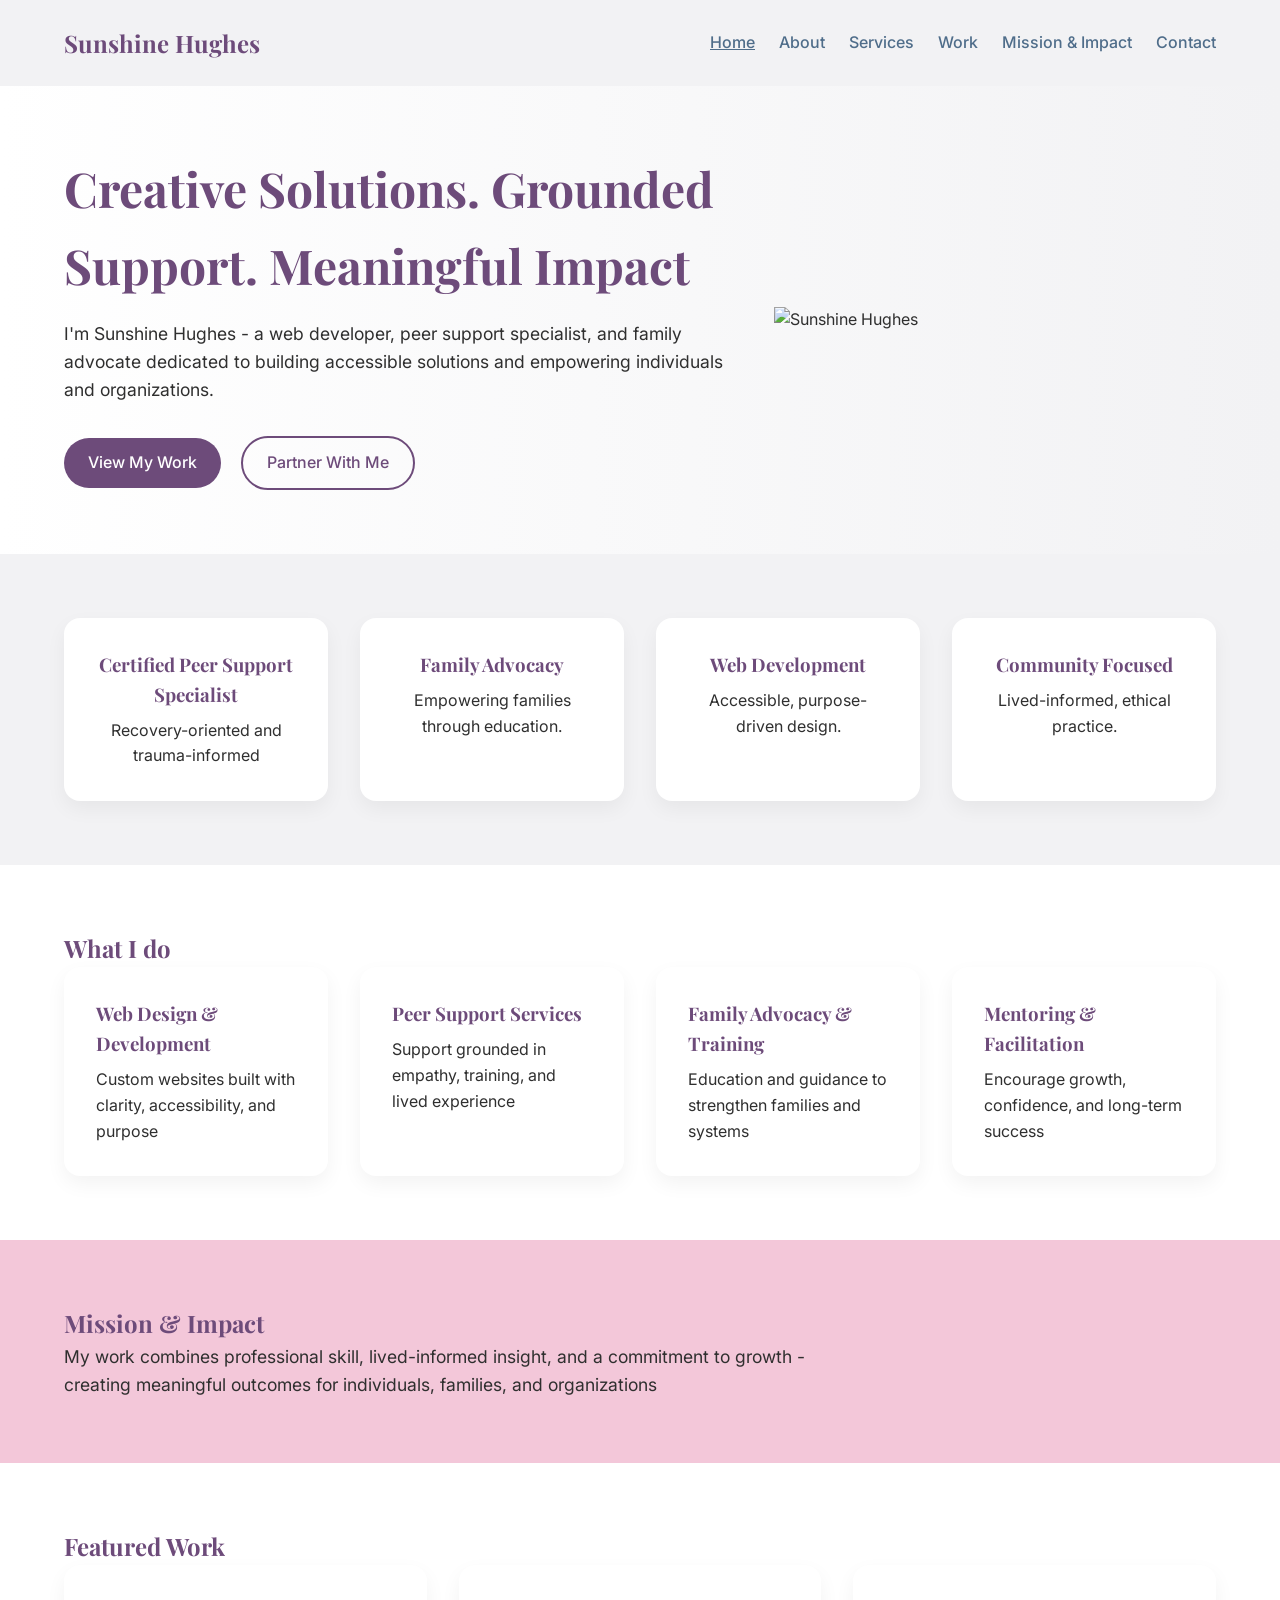
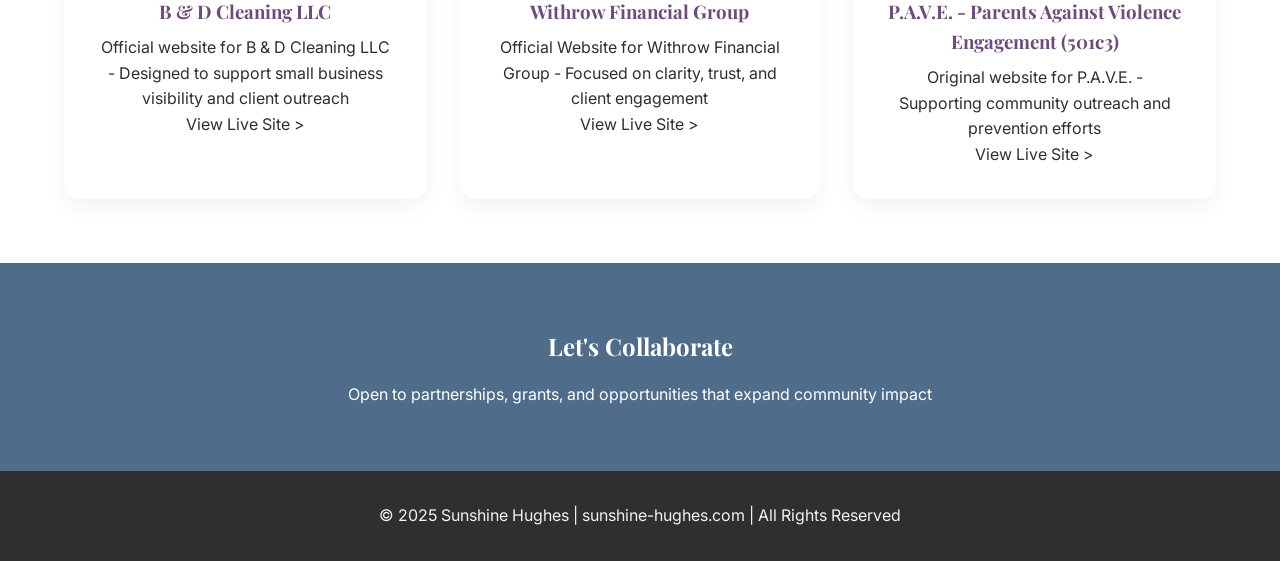
==== index.html @ 00c76714 "Menu changes and images added" ====
<!DOCTYPE html>
<html lang="en">

<head>
	<meta charset="UTF-8">
	<title>Home | Sunshine Hughes</title>
	<meta name="viewport" content="width=device-width, initial-scale=1.0">
	<meta name="description" content="Sunshine Hughes business page">
	<meta name="author" content="Sunshine Hughes">
	<meta name="keywords" content="Sunshine, Hughes, business, portfolio">
	<link rel="stylesheet" href="style.css" media="screen">
	<link rel="icon" type="favicon" href="favicon.ico">
	<link rel="preconnect" href="https://fonts.googleapis.com">
	<link rel="preconnect" href="https://fonts.gstatic.com" crossorigin>
	<link rel="stylesheet" href="https://fonts.googleapis.com/css2?family=Playfair+Display:wght@500;600&family=Inter:wght@300;400;500&display=swap" >
</head>

<body>
	<header>
		<nav class="main-nav">
		<div class="container nav">
			<h2>Sunshine Hughes</h2>
			<ul>
				<li><a href="index.html" class="active">Home</a></li>
				<li><a href="about.html">About</a></li>
				<li><a href="services.html">Services</a></li>
				<li><a href="work.html">Work</a></li>
				<li><a href="mission.html">Mission &amp; Impact</a></li>
				<li><a href="contact.html">Contact</a></li>
			</ul>
		</div>
		</nav>
	</header>

	<section class="hero">
		<div  class="container hero-content">
			<div>
				<h1>Creative Solutions. Grounded Support. Meaningful Impact</h1>
				<p>I'm Sunshine Hughes - a web developer, peer support specialist, and family advocate dedicated to building accessible solutions and empowering individuals and organizations.</p>
				<div class="hero-buttons">
					<a href="#" class="btn-primary">View My Work</a>
					<a href="#" class="btn-secondary">Partner With Me</a>
				</div>
			</div>
			<div>
				<img src="https://via.placeholder.com/400x450" alt="Sunshine Hughes">
			</div>
		</div>
	</section>


	<section class="credibility">
		<div class="container card-grid">
			<div class="card"><h3>Certified Peer Support Specialist</h3><p>Recovery-oriented and trauma-informed</p></div>
			<div class="card"><h3>Family Advocacy</h3><p>Empowering families through education.</p></div>
			<div class="card"><h3>Web Development</h3><p>Accessible, purpose-driven design.</p></div>
			<div class="card"><h3>Community Focused</h3><p>Lived-informed, ethical practice.</p></div>
		</div>
	</section>

		<section class="services">
			<div class="container">
				<h2>What I do</h2>
				<div class="card-grid">
					<div class="card"><h3>Web Design &amp; Development</h3><p>Custom websites built with clarity, accessibility, and purpose</p></div>
					<div class="card"><h3>Peer Support Services</h3><p>Support grounded in empathy, training, and lived experience</p></div>
					<div class="card"><h3>Family Advocacy &amp; Training</h3><p>Education and guidance to strengthen families and systems</p></div>
					<div class="card"><h3>Mentoring &amp; Facilitation</h3><p>Encourage growth, confidence, and long-term success</p></div>
				</div>
			</div>
		</section>

		<section class="mission-preview">
			<div class="container">
				<h2>Mission &amp; Impact</h2>
				<p>My work combines professional skill, lived-informed insight, and a commitment to growth - creating meaningful outcomes for individuals, families, and organizations</p>
			</div>
		</section>

		<section>
			<div class="container">
				<h2>Featured Work</h2>
				<div class="portfolio-grid">
					<div class="card">
						<h3>B &amp; D Cleaning LLC</h3>
						<p>Official website for B &amp; D Cleaning LLC - Designed to support small business visibility and client outreach</p>
						<a href="https://bdcleaningllc502.com" target="_blank">View Live Site &gt;</a>
					</div>
					<div class="card">
						<h3>Withrow Financial Group</h3>
						<p>Official Website for Withrow Financial Group - Focused on clarity, trust, and client engagement</p>
						<a href="https://withrowfinancialgroup.info" target="_blank">View Live Site &gt;</a>
					</div>
					<div class="card">
						<h3>P.A.V.E. - Parents Against Violence Engagement (501c3)</h3>
						<p>Original website for P.A.V.E. - Supporting community outreach and prevention efforts</p>
						<a href="https://pave502.netlify.app" target="_blank">View Live Site &gt;</a>
					</div>
				</div>
			</div>
		</section>

		<section class="collaboration">
			<div class="container">
				<h2>Let's Collaborate</h2>
				<p>Open to partnerships, grants, and opportunities that expand community impact</p>
			</div>
		</section>

		<footer>
			<p>&copy; 2025 Sunshine Hughes | sunshine-hughes.com | All Rights Reserved</p>
		</footer>


<!--
		<aside>
		<h2>Completed Projects</h2>

		<p><a href="https://www.tearsofthesoul.com">Tears of the Soul</a><br>
			A Compilation of Poetry &amp; Short Essays written by Sunshine Hughes and other Artists
		</p>

		<p><a href="https://seasonsofthesun.sunshine-hughes.com">Seasons of the Sun</a><br>
			A personal page of my life. Dedicated to my family: my boys, my babies, my hearts
		</p>

		<p><a href="https://withrowfinancialgroup.info">Withrow Financial Group</a><br>
			Official business page of the Withrow Financial Group LLC - Insurance Company
		</p>

		<p><a href="https://bdcleaningllc502.com">B &amp; D Cleaning LLC</a><br>
			Official business page of B&amp;D Cleaning LLC - Professional Corporate &amp; Residential Cleaning Company
		</p>

		<p><a href="https://pave502.netlify.app">P.A.V.E.</a><br>
			Original business page of P.A.V.E. - Parents Against Violence Engagement (501c3) - A local Non-Profit organization dedicated to empowering parents &amp; families of inner city children
		</p>
	</aside>

<div class="main-content">
	<section class="about">
			<h2 id="about">About</h2>
			<p>Welcome. </p>
	</section>

	<section class="services-section">
			<h2 id="services">Services</h2>

			<div class="flip-card">
				<div class="flip-card-inner">
					<div class="flip-card-front">
						<img src="img_avatar.png" alt="Avatar" style="width: 300px; height: 300px;">
					</div>
					<div class="flip-card-back">
						<h3>Peer Support Services</h3>
						<p>I am a Kentucky state Certified Substance abuse &amp; Mental health Peer Support Specialist.
							I provide services to individuals and groups seeking recovery based support services.</p>
					</div>
				</div>
			</div>


					<div class="flip-card">
						<div class="flip-card-inner">
							<div class="flip-card-front">
								<img src="img_avatar.png" alt="Avatar" style="width: 300px; height: 300px;">
							</div>
						<div class="flip-card-back">
						<h3>Web Development</h3>
						<p>I am a Certified Front-end Web Developer. I have designed 5 individual websites.</p>
					</div>
				</div>
			</div>


						<div class="flip-card">
							<div class="flip-card-inner">
								<div class="flip-card-front">
									<img src="img_avatar.png" alt="Avatar" style="width: 300px; height: 300px;">
							</div>
						<div class="flip-card-back">
						<h3>Mentoring</h3>
						<p>I am an experienced mentor with over 20 years of serving individuals and groups in the local
							Louisville, KY area. I have worked with businesses and privately owned companies that
							specialize in promoting self-sufficiency, continuing education, and increasing personal
							growth.</p>
					</div>
				</div>
			</div>

				<div class="column">
					<div class="card">
						<div class="flip-card">
							<div class="flip-card-inner">
								<div class="flip-card-front">
									<img src="img_avatar.png" alt="Avatar" style="width: 300px; height: 300px;">
								</div>
							<div class="flip-card-back">
						<h3>Family Advocacy</h3>
						<p>I have 25+ years of providing supportive advocacy services to parent(s) in the Louisville KY
							area. My services include attending court appointments, assistance with navigating and
							communicating with health &amp; human services organizations, personal parental mediation,
							and support in mental/ emotional crisis'.</p>
						</div>
					</div>
				</div>
			</div>
		</div>
		</section>
	</div>
</div>

	<footer class="contact-footer">
			<h2 id="contact">Contact</h2>
			<p>If you want more information on how I can serve you, please contact me via the following methods:</p>
			<p>Email: <a href="mailto:">sunshinehughes2011@gmail.com</a><br> or click the button to complete the contact form<button type="text" id="button"><a href="contact.html">Contact</a></button>.</p>
		<p>sunshine-hughes.com</p>
	</footer>
-->

</body>
</html>
---- style.css ----
/* =================
CSS RESET & VARIABLES
================= */

*, *::before, *::after {
	box-sizing: border-box;
	margin: 0;
	padding: 0;
}

:root {
	--blush-pink: #f3c7d9;
	--soft-plum: #6d4b7a;
	--slate-blue: #4f6d8a;
	--soft-silver: #f2f2f4;
	--charcoal: #2f2f2f;
	--white: #ffffff;
	--pink: #f4c2d7;
	--purple: #7b5fa3;
	--blue: #4a6fa5;
	--silver: #e6e6e6;
	--charcoal: #2f2f2f;
	--cream: #faf7f3;
	--deep-plum: #5a3c6e;
	--soft-cream: #f7f7f7;
}

body {
	font-family: 'Inter', sans-serif;
	color: var(--charcoal);
	background-color: var(--white);
	line-height: 1.6;
}

h1, h2, h3 {
	font-family: 'Playfair Display', serif;
	color: var(--soft-plum);
}

a {
	text-decoration: none;
	color: inherit;
}

img {
	max-width: 100%;
	display: block;
}

/* ================
GLOBAL LAYOUT
================ */

.container {
	width: 90%;
	max-width: 1200px;
	margin: 0 auto;
}

section {
	padding:  4rem 0;
}


/* ====================
HEADER / NAVIGATION 
==================== */

header {
	background: var(--soft-silver);
	padding: 1.5rem 0;
}

/* =====================
MAIN NAVIGATION 
=================== */

.main-nav .nav {
	display: flex;
	justify-content: space-between;
	align-items: center;
}

.main-nav .nav ul {
	display: flex;
	gap: 1.5rem;
	list-style: none;
}

.main-nav .nav a {
	font-weight: 500;
	color: var(--slate-blue);
	text-decoration: none;
}

.main-nav .nav a:hover {
	text-decoration: underline;
}

.main-nav .nav a.active {
	text-decoration: underline;
}

/* =====================
HERO SECTION
===================== */
.hero {
	background: linear-gradient(to right, var(--white), var(--soft-silver));
}

.hero-content {
	display: grid;
	grid-template-columns: 1.2fr 0.8fr;
	gap: 3rem;
	align-items: center;
}

.hero h1 {
	font-size: 3rem;
	margin-bottom: 1rem;
}

.hero p {
	font-size: 1.1rem;
	margin-bottom: 2rem;
}

.hero-buttons a {
	display: inline-block;
	margin-right: 1rem;
	padding: 0.75rem 1.5rem;
	border-radius: 30px;
	font-weight: 500;
}

.btn-primary {
	background: var(--soft-plum);
	color: var(--white);
}

.btn-secondary {
	border: 2px solid var(--soft-plum);
	color: var(--soft-plum);
}

/* ===================
CREDIBILITY SNAPSHOT
================== */

.credibility {
	background: var(--soft-silver);
}

.card-grid {
	display: grid;
	grid-template-columns: repeat(auto-fit, minmax(220px, 1fr));
	gap: 2rem;
}

.card {
	background: var(--white);
	padding:  2rem;
	border-radius: 16px;
	text-align: center;
	box-shadow: 0 8px 20px rgba(0, 0, 0,0.05);
}

.card h3 {
	margin-bottom: 0.5rem;
}

/* ================
SERVICES OVERVIEW
================== */
.services .card {
	text-align: left;
}

/* ===================
MISSION PREVIEW 
=================== */

.mission-preview {
	background: var(--blush-pink);
}

.mission-preview p {
	max-width: 800px;
	font-size: 1.1rem;
}

/* =================
PORTFOLIO PREVIEW 
=================== */

.portfolio-grid {
	display: grid;
	grid-template-columns: repeat(auto-fit, minmax(280px, 1fr));
	gap: 2rem;
}

/* ================
COLLABORATION INVITE 
=================== */
.collaboration {
	background: var(--slate-blue);
	color: var(--white);
	text-align: center;
}
.collaboration h2 {
	color: var(--white);
	margin-bottom: 1rem;
}

/* ================
FOOTER
================== */


footer {
	background: var(--charcoal);
	color: var(--soft-silver);
	padding: 2rem 0;
	text-align: center;
}


/* =========================
   ABOUT PAGE STYLES
========================= */

.about-page .page-intro {
	padding: 4rem 1rem 2.5rem;
	text-align: center;
}

.about-page .page-intro h1 {
	font-size: 2.5rem;
	margin-bottom: 1rem;
}

.about-page .page-intro p {
	max-width: 800px;
	margin: 0 auto;
	font-size: 1.1rem;
	color: var(--charcoal);
}


/* MAIN CONTENT */

.about-page .about-content {
	padding: 3rem 1rem;
}

.about-page .about-content .container {
	max-width: 900px;
}

.about-page .about-text {
	margin-bottom: 3rem;
}

.about-page .about-text h2 {
	font-size: 1.6rem;
	margin-bottom: 0.8rem;
	color: var(--deep-plum);
}

.about-page .about-text p {
	font-size: 1rem;
	line-height: 1.7;
	margin-bottom: 1rem;
}


/* VALUES SECTION */

.about-page .about-values {
	background: var(--soft-cream);
	padding: 3.5rem 1rem;
	margin-top: 2rem;
}

.about-page .about-values .container {
	display: grid;
	grid-template-columns: repeat(auto-fit, minmax(240px, 1fr));
	gap: 2rem;
}

.about-page .value-card {
	background: #ffffff;
	padding: 2rem;
	border-radius: 16px;
	box-shadow: 0 8px 24px rgba(0, 0, 0, 0.05);
	text-align: center;
}

.about-page .value-card h3 {
	color: var(--slate-blue);
	margin-bottom: 0.5rem;
	font-size: 1.1rem;
}

.about-page .value-card p {
	font-size: 0.9rem;
	line-height: 1.5;
}


/* =========================
   ABOUT PAGE MEDIA
========================= */

.about-page .about-media {
	margin: 3rem 0;
	display: flex;
	justify-content: center;
}

.about-page .about-media.portrait img {
	max-width: 320px;
	height: auto;
	object-fit: contain;
	box-shadow: none;
}

.about-page .image-placeholder {
	width: 100%;
	max-width: 420px;
	background: linear-gradient(
		135deg,
		var(--soft-pink),
		var(--soft-cream)
	);
	border-radius: 20px;
	padding: 4rem 1rem;
	text-align: center;
	font-size: 0.9rem;
	color: var(--charcoal);
	opacity: 0.85;
}

/* Size Variations */

.about-page .portrait .image-placeholder {
	aspect-ratio: 4 / 5;
}

.about-page .landscape .image-placeholder {
	max-width: 680px;
	aspect-ratio: 16 / 9;
}

.about-page .square .image-placeholder {
	max-width: 360px;
	aspect-ratio: 1 / 1;
}


/* Split Layout (Text + Image) */

.about-page .about-split {
	display: grid;
	grid-template-columns: repeat(auto-fit, minmax(300px, 1fr));
	gap: 2.5rem;
	align-items: center;
	margin: 3rem 0;
}

.about-page .about-media img {
	width: 100%;
	height: 100%;
	object-fit: cover;
	border-radius: 20px;
	box-shadow: 0 12px 30px rgba(0, 0, 0, 0.08);
}

/* ==================
WORK PAGE STYLES
================== */

.work-page body {
font-family: 'Inter', sans-serif;
background-color: var(--cream);
color: var(--charcoal);
line-height: 1.7;
}


.work-page header {
padding: 4rem 1.5rem 2rem;
text-align: center;
}


.work-page header h1 {
font-family: 'Playfair Display', serif;
font-size: 2.6rem;
margin-bottom: 1rem;
}


.work-page header p {
max-width: 720px;
margin: 0 auto;
font-size: 1.1rem;
opacity: 0.85;
}


.work-page section {
padding: 4rem 1.5rem;
}


.work-page.container {
max-width: 1100px;
margin: 0 auto;
}


.work-page h2 {
font-family: 'Playfair Display', serif;
font-size: 2rem;
margin-bottom: 2rem;
}


.work-grid {
display: grid;
grid-template-columns: repeat(auto-fit, minmax(280px, 1fr));
gap: 2rem;
}


.work-card {
background: white;
border-radius: 14px;
padding: 2rem;
box-shadow: 0 10px 30px rgba(0,0,0,0.06);
display: flex;
flex-direction: column;
justify-content: space-between;
}


.work-card h3 {
font-family: 'Playfair Display', serif;
margin-bottom: 0.75rem;
}


.work-card p {
font-size: 0.95rem;
margin-bottom: 1.5rem;
opacity: 0.9;
}


.work-card a {
text-decoration: none;
font-weight: 500;
color: var(--purple);
align-self: flex-start;
}


.work-card a:hover {
text-decoration: underline;
}


.personal-note {
margin-top: 4rem;
background: linear-gradient(135deg, var(--pink), var(--silver));
padding: 3rem;
border-radius: 16px;
}


.personal-note h3 {
font-family: 'Playfair Display', serif;
margin-bottom: 1rem;
}


.personal-note p {
max-width: 700px;
opacity: 0.9;
}


.work-page footer {
padding: 3rem 1.5rem;
text-align: center;
font-size: 0.9rem;
opacity: 0.7;
}


/* =========================
   SERVICES PAGE STYLES
========================= */

.services-page .page-intro {
	padding: 4rem 1rem 2.5rem;
	text-align: center;
}

.services-page .page-intro h1 {
	font-size: 2.5rem;
	margin-bottom: 1rem;
}

.services-page .page-intro p {
	max-width: 800px;
	margin: 0 auto;
	font-size: 1.1rem;
	color: var(--charcoal);
}


/* SERVICES LIST */

.services-page .services-list {
	padding: 3rem 1rem 4rem;
}

.services-page .services-list .container {
	display: grid;
	grid-template-columns: repeat(auto-fit, minmax(280px, 1fr));
	gap: 2rem;
}


/* SERVICE CARD */

.services-page .service-card {
	background: var(--soft-cream);
	padding: 2rem;
	border-radius: 16px;
	box-shadow: 0 10px 30px rgba(0, 0, 0, 0.06);
	transition: transform 0.3s ease, box-shadow 0.3s ease;
}

.services-page .service-card:hover {
	transform: translateY(-6px);
	box-shadow: 0 18px 40px rgba(0, 0, 0, 0.1);
}

.services-page .service-card h2 {
	font-size: 1.4rem;
	margin-bottom: 0.3rem;
	color: var(--deep-plum);
}

.services-page .service-subtitle {
	font-size: 0.9rem;
	font-weight: 600;
	color: var(--slate-blue);
	margin-bottom: 1rem;
}

.services-page .service-card p {
	font-size: 0.95rem;
	line-height: 1.6;
	margin-bottom: 1rem;
}

.services-page .service-card ul {
	padding-left: 1.2rem;
}

.services-page .service-card li {
	margin-bottom: 0.5rem;
	font-size: 0.9rem;
}



/* Responsive columns */
@media screen and (max-width: 768px) {
	.main-nav .nav {
		flex-direction: column;
		align-items: center;
		gap: 1rem;
	}

	.main-nav .nav ul {
		flex-wrap:  wrap;
		justify-content: center;
		gap: 1rem;
	}

	.main-nav .nav h2 {
		font-size: 1.3rem
	}


	.hero-content {
    	grid-template-columns: 1fr;
		text-align: center;
  	}

	.about-page .page-intro h1 {
		font-size: 2rem;
	}

	.about-page .about-text h2 {
		font-size: 1.4rem;
	}

	.about-page .about-content .container {
		padding: 0 0.5rem;
	}

	.services-page .page-intro h1 {
		font-size: 2rem;
	}

	.services-page .service-card {
		padding: 1.6rem;
	}
}
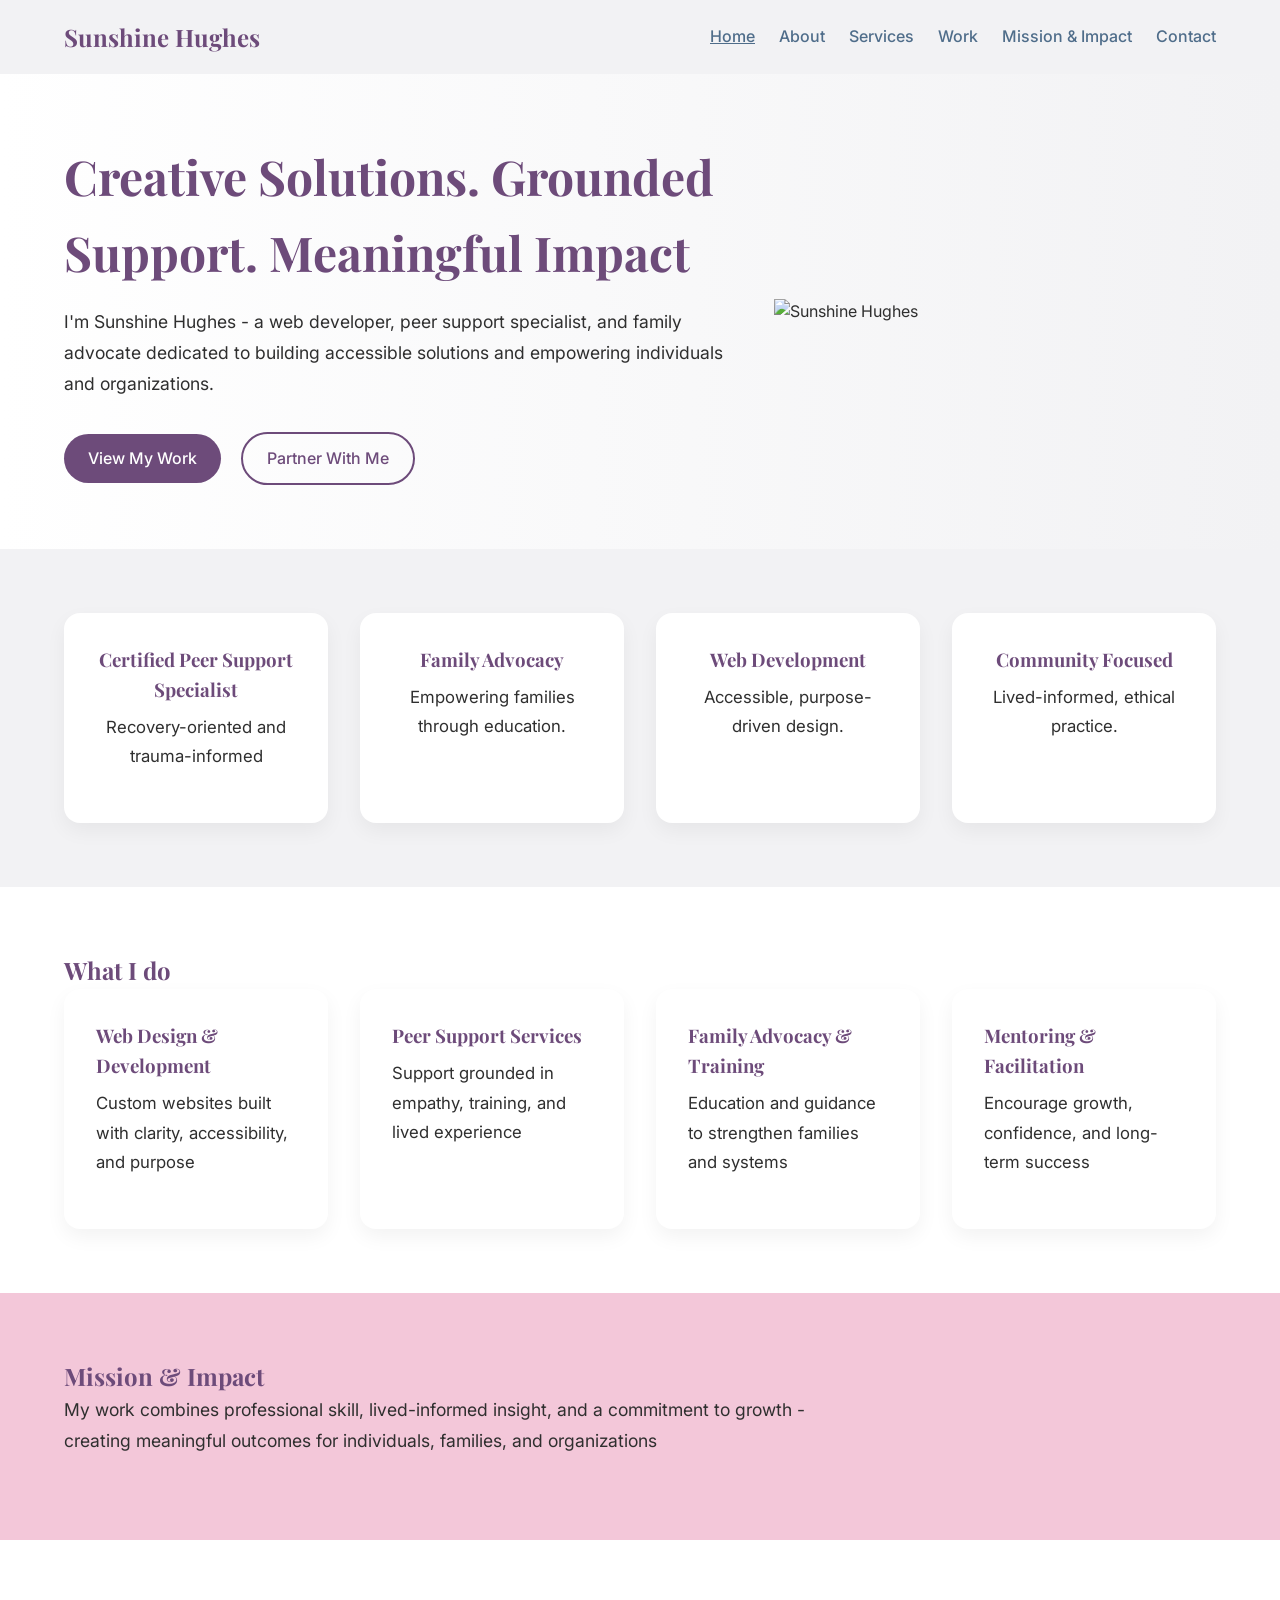
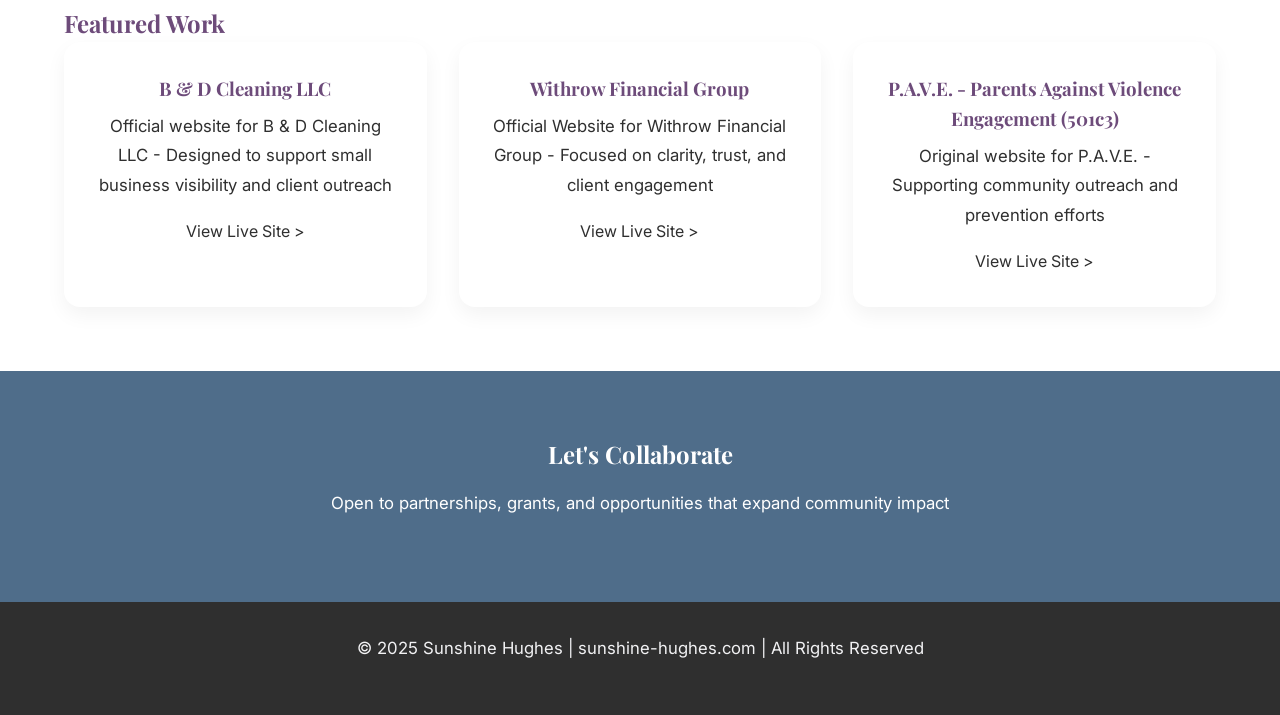
==== commit d0560c8e: "revising site flow, contact form, and images" ====
--- a/index.html
+++ b/index.html
@@ -16,8 +16,7 @@
 </head>
 
 <body>
-	<header>
-		<nav class="main-nav">
+	<header class="main-nav">
 		<div class="container nav">
 			<h2>Sunshine Hughes</h2>
 			<ul>
@@ -29,7 +28,6 @@
 				<li><a href="contact.html">Contact</a></li>
 			</ul>
 		</div>
-		</nav>
 	</header>
 
 	<section class="hero">
@@ -111,112 +109,5 @@
 			<p>&copy; 2025 Sunshine Hughes | sunshine-hughes.com | All Rights Reserved</p>
 		</footer>
 
-
-<!--
-		<aside>
-		<h2>Completed Projects</h2>
-
-		<p><a href="https://www.tearsofthesoul.com">Tears of the Soul</a><br>
-			A Compilation of Poetry &amp; Short Essays written by Sunshine Hughes and other Artists
-		</p>
-
-		<p><a href="https://seasonsofthesun.sunshine-hughes.com">Seasons of the Sun</a><br>
-			A personal page of my life. Dedicated to my family: my boys, my babies, my hearts
-		</p>
-
-		<p><a href="https://withrowfinancialgroup.info">Withrow Financial Group</a><br>
-			Official business page of the Withrow Financial Group LLC - Insurance Company
-		</p>
-
-		<p><a href="https://bdcleaningllc502.com">B &amp; D Cleaning LLC</a><br>
-			Official business page of B&amp;D Cleaning LLC - Professional Corporate &amp; Residential Cleaning Company
-		</p>
-
-		<p><a href="https://pave502.netlify.app">P.A.V.E.</a><br>
-			Original business page of P.A.V.E. - Parents Against Violence Engagement (501c3) - A local Non-Profit organization dedicated to empowering parents &amp; families of inner city children
-		</p>
-	</aside>
-
-<div class="main-content">
-	<section class="about">
-			<h2 id="about">About</h2>
-			<p>Welcome. </p>
-	</section>
-
-	<section class="services-section">
-			<h2 id="services">Services</h2>
-
-			<div class="flip-card">
-				<div class="flip-card-inner">
-					<div class="flip-card-front">
-						<img src="img_avatar.png" alt="Avatar" style="width: 300px; height: 300px;">
-					</div>
-					<div class="flip-card-back">
-						<h3>Peer Support Services</h3>
-						<p>I am a Kentucky state Certified Substance abuse &amp; Mental health Peer Support Specialist.
-							I provide services to individuals and groups seeking recovery based support services.</p>
-					</div>
-				</div>
-			</div>
-
-
-					<div class="flip-card">
-						<div class="flip-card-inner">
-							<div class="flip-card-front">
-								<img src="img_avatar.png" alt="Avatar" style="width: 300px; height: 300px;">
-							</div>
-						<div class="flip-card-back">
-						<h3>Web Development</h3>
-						<p>I am a Certified Front-end Web Developer. I have designed 5 individual websites.</p>
-					</div>
-				</div>
-			</div>
-
-
-						<div class="flip-card">
-							<div class="flip-card-inner">
-								<div class="flip-card-front">
-									<img src="img_avatar.png" alt="Avatar" style="width: 300px; height: 300px;">
-							</div>
-						<div class="flip-card-back">
-						<h3>Mentoring</h3>
-						<p>I am an experienced mentor with over 20 years of serving individuals and groups in the local
-							Louisville, KY area. I have worked with businesses and privately owned companies that
-							specialize in promoting self-sufficiency, continuing education, and increasing personal
-							growth.</p>
-					</div>
-				</div>
-			</div>
-
-				<div class="column">
-					<div class="card">
-						<div class="flip-card">
-							<div class="flip-card-inner">
-								<div class="flip-card-front">
-									<img src="img_avatar.png" alt="Avatar" style="width: 300px; height: 300px;">
-								</div>
-							<div class="flip-card-back">
-						<h3>Family Advocacy</h3>
-						<p>I have 25+ years of providing supportive advocacy services to parent(s) in the Louisville KY
-							area. My services include attending court appointments, assistance with navigating and
-							communicating with health &amp; human services organizations, personal parental mediation,
-							and support in mental/ emotional crisis'.</p>
-						</div>
-					</div>
-				</div>
-			</div>
-		</div>
-		</section>
-	</div>
-</div>
-
-	<footer class="contact-footer">
-			<h2 id="contact">Contact</h2>
-			<p>If you want more information on how I can serve you, please contact me via the following methods:</p>
-			<p>Email: <a href="mailto:">sunshinehughes2011@gmail.com</a><br> or click the button to complete the contact form<button type="text" id="button"><a href="contact.html">Contact</a></button>.</p>
-		<p>sunshine-hughes.com</p>
-	</footer>
--->
-
 </body>
 </html>
--- a/style.css
+++ b/style.css
@@ -29,6 +29,7 @@
 	font-family: 'Inter', sans-serif;
 	color: var(--charcoal);
 	background-color: var(--white);
+	font-size: 1rem;
 	line-height: 1.6;
 }
 
@@ -40,6 +41,12 @@
 a {
 	text-decoration: none;
 	color: inherit;
+}
+
+p {
+  font-size: 1.05rem;
+  line-height: 1.75;
+  margin-bottom: 1.2rem;
 }
 
 img {
@@ -75,10 +82,22 @@
 MAIN NAVIGATION 
 =================== */
 
+.main-nav {
+	padding: 1.5rem 0;
+}
+
 .main-nav .nav {
 	display: flex;
 	justify-content: space-between;
 	align-items: center;
+	padding: 0;
+	height: auto;
+}
+
+.main-nav .nav h2 {
+	margin: 0;
+	line-height: 1;
+	font-size: 1.5rem;
 }
 
 .main-nav .nav ul {
@@ -388,20 +407,19 @@
 }
 
 
-.work-page header {
-padding: 4rem 1.5rem 2rem;
+.work-page .page-intro {
+padding: 4rem 1rem 2.5rem;
 text-align: center;
 }
 
 
-.work-page header h1 {
-font-family: 'Playfair Display', serif;
+.work-page .page-intro h1 {
 font-size: 2.6rem;
 margin-bottom: 1rem;
 }
 
 
-.work-page header p {
+.work-page .page-intro p {
 max-width: 720px;
 margin: 0 auto;
 font-size: 1.1rem;
@@ -414,7 +432,7 @@
 }
 
 
-.work-page.container {
+.work-page .container {
 max-width: 1100px;
 margin: 0 auto;
 }
@@ -486,17 +504,11 @@
 
 
 .personal-note p {
+margin-top: 1rem;
 max-width: 700px;
 opacity: 0.9;
 }
 
-
-.work-page footer {
-padding: 3rem 1.5rem;
-text-align: center;
-font-size: 0.9rem;
-opacity: 0.7;
-}
 
 
 /* =========================
@@ -577,7 +589,288 @@
 	font-size: 0.9rem;
 }
 
-
+/* =========================
+   MISSION & IMPACT PAGE
+========================= */
+
+.mission-page .page-intro {
+  padding: 4rem 1rem 2.5rem;
+  text-align: center;
+}
+
+.mission-page .page-intro h1 {
+  font-size: 2.5rem;
+  margin-bottom: 1rem;
+}
+
+.mission-page .page-intro p {
+  max-width: 800px;
+  margin: 0 auto;
+  font-size: 1.1rem;
+  color: var(--charcoal);
+}
+
+
+/* SECTION SPACING */
+
+.mission-page section {
+  padding: 4rem 0;
+}
+
+
+.mission-page h2 {
+  font-size: 1.6rem;
+  color: var(--deep-plum);
+  margin-bottom: 1rem;
+}
+
+
+/* HOW I SERVE */
+
+.mission-page .impact-list {
+  margin-top: 1.5rem;
+  padding-left: 1.2rem;
+}
+
+.mission-page .impact-list li {
+  margin-bottom: 0.8rem;
+  line-height: 1.6;
+}
+
+
+/* VALUES */
+
+.mission-page .mission-values {
+  background: var(--soft-cream);
+  margin-top: 2rem;
+}
+
+.mission-page .values-grid {
+  display: grid;
+  grid-template-columns: repeat(auto-fit, minmax(240px, 1fr));
+  gap: 2rem;
+  margin-top: 2rem;
+}
+
+.mission-page .value-card {
+  background: #ffffff;
+  padding: 2rem;
+  border-radius: 16px;
+  box-shadow: 0 8px 24px rgba(0, 0, 0, 0.05);
+  text-align: center;
+}
+
+.mission-page .value-card h3 {
+  color: var(--slate-blue);
+  margin-bottom: 0.5rem;
+  font-size: 1.1rem;
+}
+
+.mission-page .value-card p {
+  font-size: 0.9rem;
+}
+
+.mission-page .impact-flex {
+  display: flex;
+  align-items: center;
+  gap: 3rem;
+}
+
+.mission-page .impact-section .impact-image {
+	padding-right: 2rem;
+}
+
+.mission-page .impact-image {
+	flex: 1;
+	max-width: 400px;
+}
+.mission-page .impact-image img {
+  width: 100%;
+  height: auto;
+  border-radius: 18px;
+  box-shadow: 0 12px 30px rgba(0,0,0,0.08);
+}
+
+.mission-page .impact-text {
+  flex: 2;
+}
+
+.mission-page .impact-section .impact-flex {
+	flex-direction: row-reverse;
+}
+
+.mission-page .impact-list {
+  margin-top: 1.5rem;
+  padding-left: 1.5rem;
+}
+
+.mission-page .impact-list li {
+  margin-bottom: 0.8rem;
+  line-height: 1.6;
+}
+
+.mission-page .service-impact .impact-image {
+	flex-direction: row;
+	padding-left: 2rem;
+}
+
+
+/* =========================
+   CONTACT PAGE STYLES
+========================= */
+
+.contact-page .page-intro {
+	padding: 4rem 1rem 2.5rem;
+	text-align: center;
+}
+
+.contact-page .page-intro h1 {
+	font-size: 2.5rem;
+	margin-bottom: 1rem;
+}
+
+.contact-page .page-intro p {
+	max-width: 720px;
+	margin: 0 auto;
+	font-size: 1.1rem;
+	color: var(--charcoal);
+}
+
+/* CONTACT SECTION */
+
+.contact-page .contact-section {
+	padding: 4rem 1rem;
+}
+
+.contact-page .contact-form {
+	max-width: 600px;
+	margin: 0 auto;
+	background: var(--soft-cream);
+	padding: 3rem;
+	border-radius: 20px;
+	box-shadow: 0 12px 30px rgba(0, 0, 0, 0.06);
+}
+
+/* FORM ELEMENTS */
+
+.contact-page .form-group {
+	display: flex;
+	flex-direction: column;
+	margin-bottom: 1.5rem;
+}
+
+.contact-page label {
+	font-weight: 500;
+	margin-bottom: 0.4rem;
+	color: var(--deep-plum);
+}
+
+.contact-page input,
+.contact-page textarea {
+	padding: 0.7rem 0.8rem;
+	border-radius: 8px;
+	border: 1px solid #ccc;
+	font-family: 'Inter', sans-serif;
+	font-size: 1rem;
+}
+
+.contact-page input:focus,
+.contact-page textarea:focus {
+	outline: none;
+	border-color: var(--soft-plum);
+}
+
+/* BUTTON */
+
+.contact-page button {
+	border: none;
+	cursor: pointer;
+	margin-top: 0.5rem;
+}
+
+/* HIDDEN (HONEYPOT) */
+
+.contact-page .hidden {
+	display: none;
+}
+
+.contact-page .contact-section {
+  padding: 4rem 0;
+}
+
+.contact-page .contact-grid {
+  display: grid;
+  grid-template-columns: 1fr 1fr;
+  gap: 3rem;
+  align-items: start;
+}
+
+/* LEFT COPY */
+
+.contact-page .contact-copy h2 {
+  font-size: 1.6rem;
+  color: var(--deep-plum);
+  margin-bottom: 1rem;
+}
+
+.contact-page .contact-copy p {
+  font-size: 1rem;
+  line-height: 1.7;
+  margin-bottom: 1rem;
+  max-width: 500px;
+}
+
+.contact-page .contact-note {
+  font-size: 0.9rem;
+  opacity: 0.85;
+  margin-top: 1.5rem;
+}
+
+/* FORM */
+
+.contact-page form {
+  background: var(--soft-cream);
+  padding: 2.5rem;
+  border-radius: 18px;
+  box-shadow: 0 12px 30px rgba(0, 0, 0, 0.06);
+}
+
+.contact-page label {
+  display: block;
+  font-size: 0.9rem;
+  margin-bottom: 1.2rem;
+  color: var(--charcoal);
+}
+
+.contact-page input,
+.contact-page textarea {
+  width: 100%;
+  padding: 0.6rem 0.7rem;
+  margin-top: 0.4rem;
+  border-radius: 8px;
+  border: 1px solid #ccc;
+  font-family: inherit;
+  font-size: 0.95rem;
+}
+
+.contact-page textarea {
+  resize: vertical;
+}
+
+.contact-page button {
+  margin-top: 1rem;
+  padding: 0.7rem 1.6rem;
+  border-radius: 30px;
+  border: none;
+  background: var(--soft-plum);
+  color: var(--white);
+  font-size: 0.95rem;
+  cursor: pointer;
+}
+
+.contact-page button:hover {
+  opacity: 0.9;
+}
 
 /* Responsive columns */
 @media screen and (max-width: 768px) {
@@ -622,5 +915,41 @@
 	.services-page .service-card {
 		padding: 1.6rem;
 	}
-}
-
+
+	.mission-page .impact-flex {
+    	flex-direction: column;
+    	text-align: center;
+  	}
+
+	.mission-page .impact-section .impact-flex {
+		flex-direction: column;
+	}
+
+	.mission-page .impact-image {
+
+		padding: 0;
+		max-width: 100%;
+	}
+
+	.mission-page .impact-text {
+    	width: 100%;
+  	}
+
+	.contact-page .contact-form {
+		padding: 2rem 1.5rem;
+	}
+
+	.contact-page .contact-grid {
+    grid-template-columns: 1fr;
+  }
+
+  .contact-page .contact-copy {
+    text-align: center;
+  }
+
+  .contact-page .contact-copy p {
+    margin-left: auto;
+    margin-right: auto;
+  }
+}
+
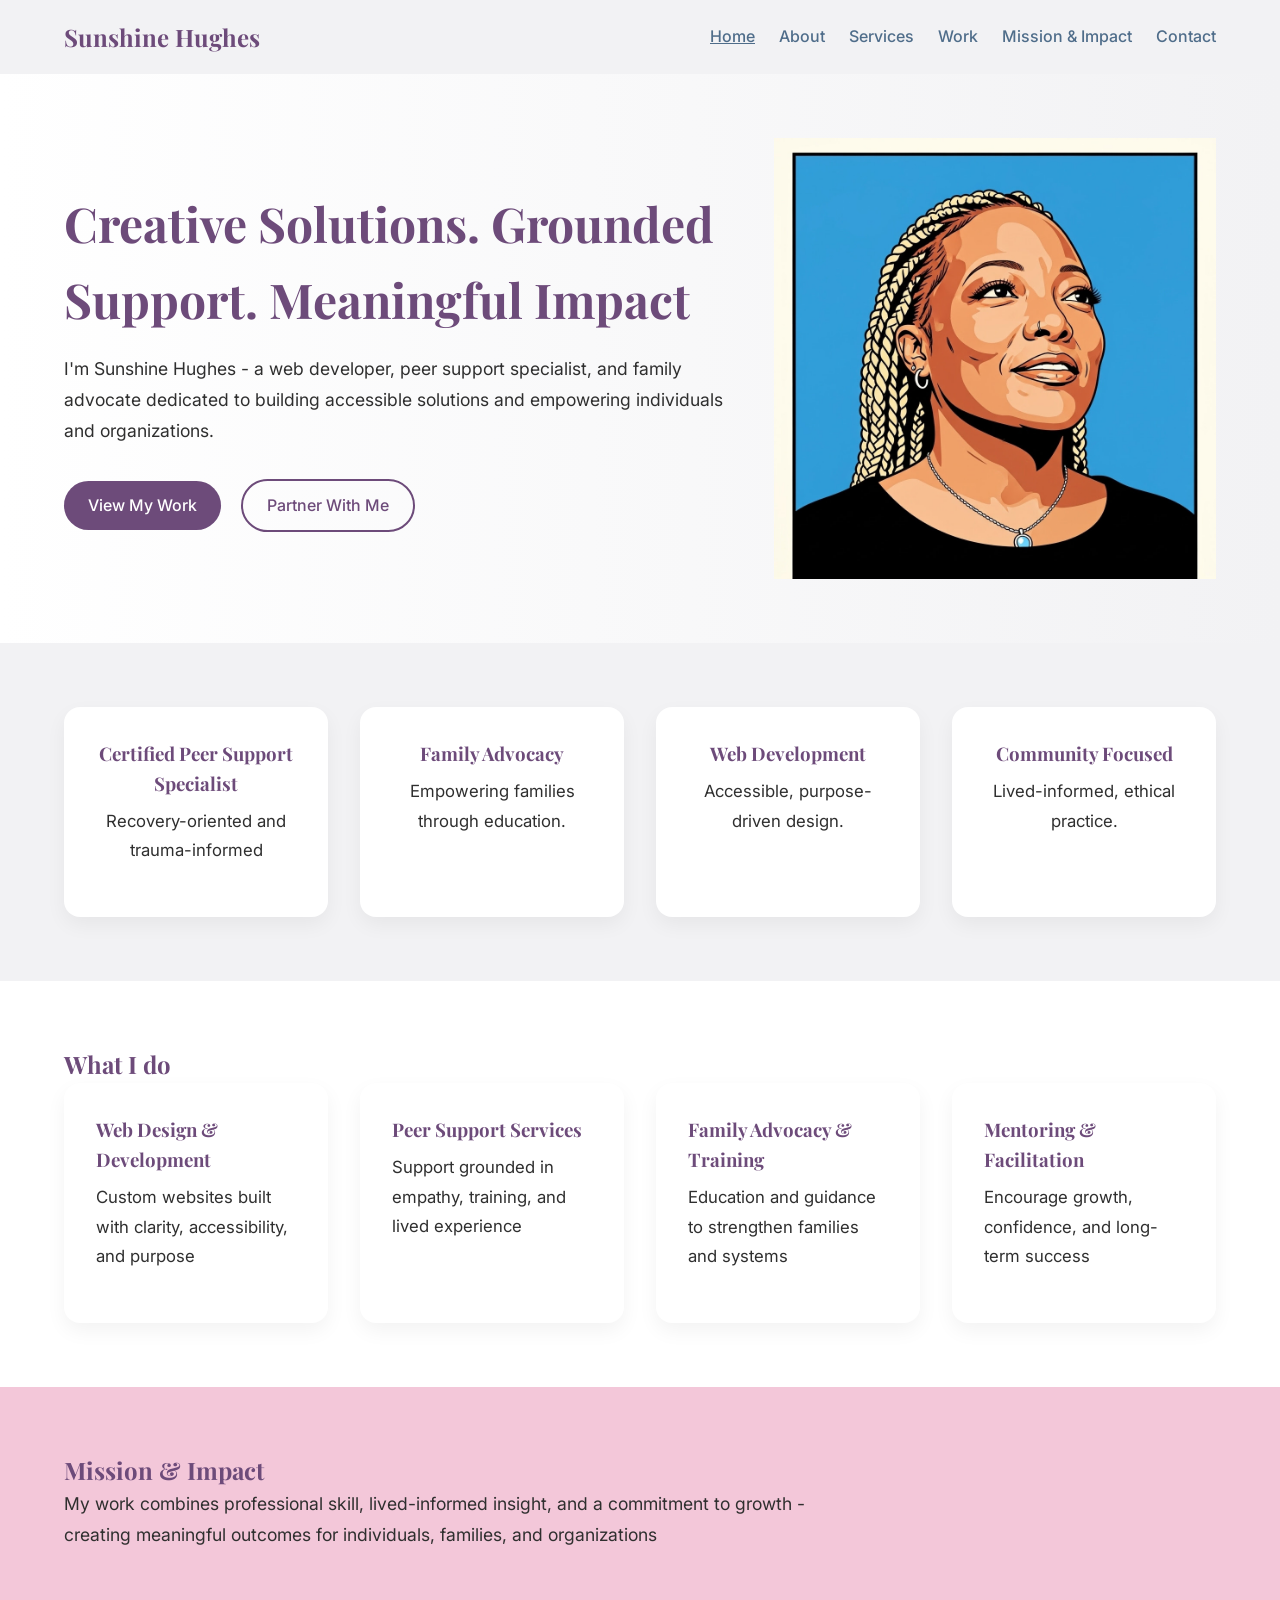
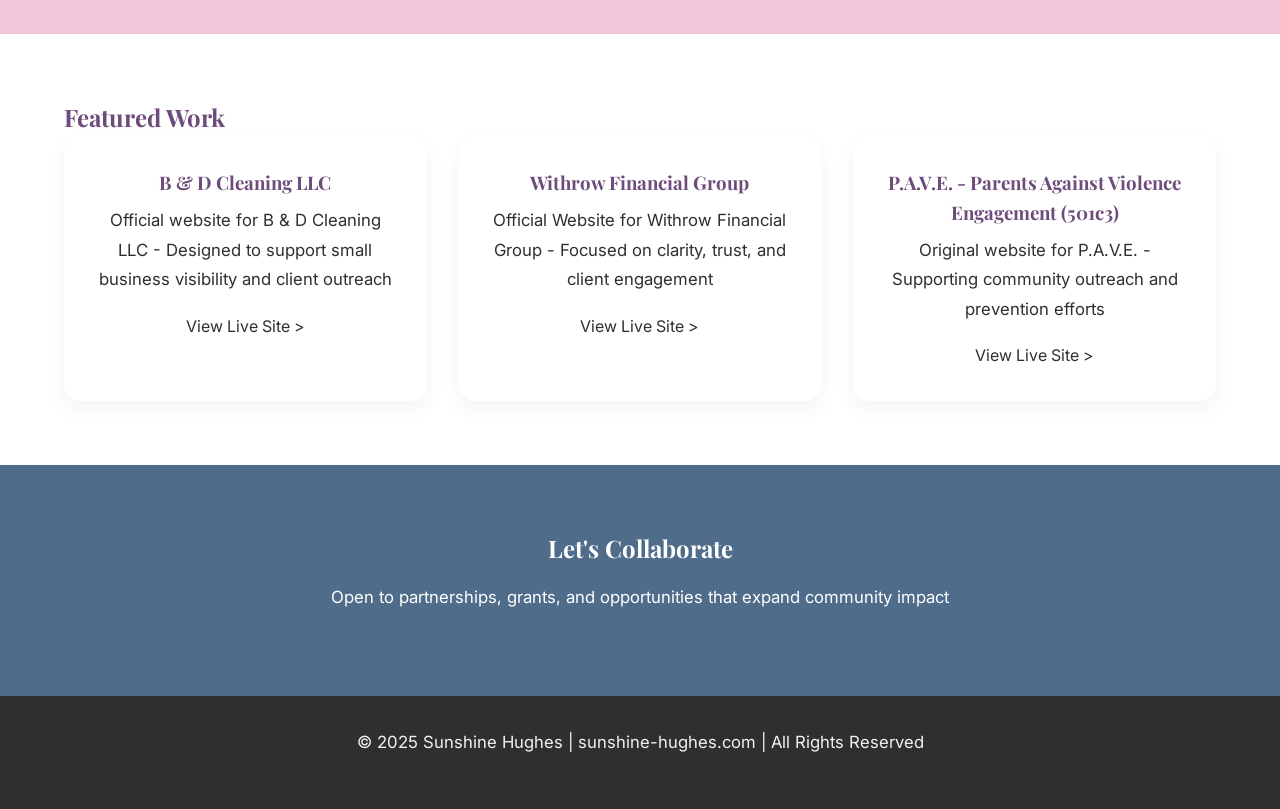
==== commit 3bf41918: "added headshot updated contact form" ====
--- a/index.html
+++ b/index.html
@@ -41,7 +41,7 @@
 				</div>
 			</div>
 			<div>
-				<img src="https://via.placeholder.com/400x450" alt="Sunshine Hughes">
+				<img src="images/sketchedheadshot.jpg" alt="Sunshine Hughes">
 			</div>
 		</div>
 	</section>
--- a/style.css
+++ b/style.css
@@ -872,6 +872,52 @@
   opacity: 0.9;
 }
 
+/* =========================
+	THANK YOU PAGE
+	========================= */
+	
+	.thank-you-page .thank-you-section {
+	padding: 5rem 0;
+	text-align: center;
+	}
+	
+	.thank-you-page .thank-you-content {
+	max-width: 600px;
+	margin: 0 auto;
+	}
+	
+	.thank-you-page h1 {
+	font-size: 2.4rem;
+	margin-bottom: 1rem;
+	}
+	
+	.thank-you-page p {
+	font-size: 1.05rem;
+	line-height: 1.7;
+	margin-bottom: 1rem;
+	}
+	
+	.thank-you-page .thank-you-note {
+	font-size: 0.95rem;
+	opacity: 0.85;
+	margin-bottom: 2rem;
+	}
+	
+	.thank-you-page .thank-you-icon {
+	margin-bottom: 1.5rem;
+	color: var(--soft-plum);
+	}
+	
+	.thank-you-page .btn-primary {
+	display: inline-block;
+	padding: 0.7rem 1.8rem;
+	border-radius: 30px;
+	background: var(--soft-plum);
+	color: var(--white);
+	font-weight: 500;
+	text-decoration: none;
+	}
+	
 /* Responsive columns */
 @media screen and (max-width: 768px) {
 	.main-nav .nav {
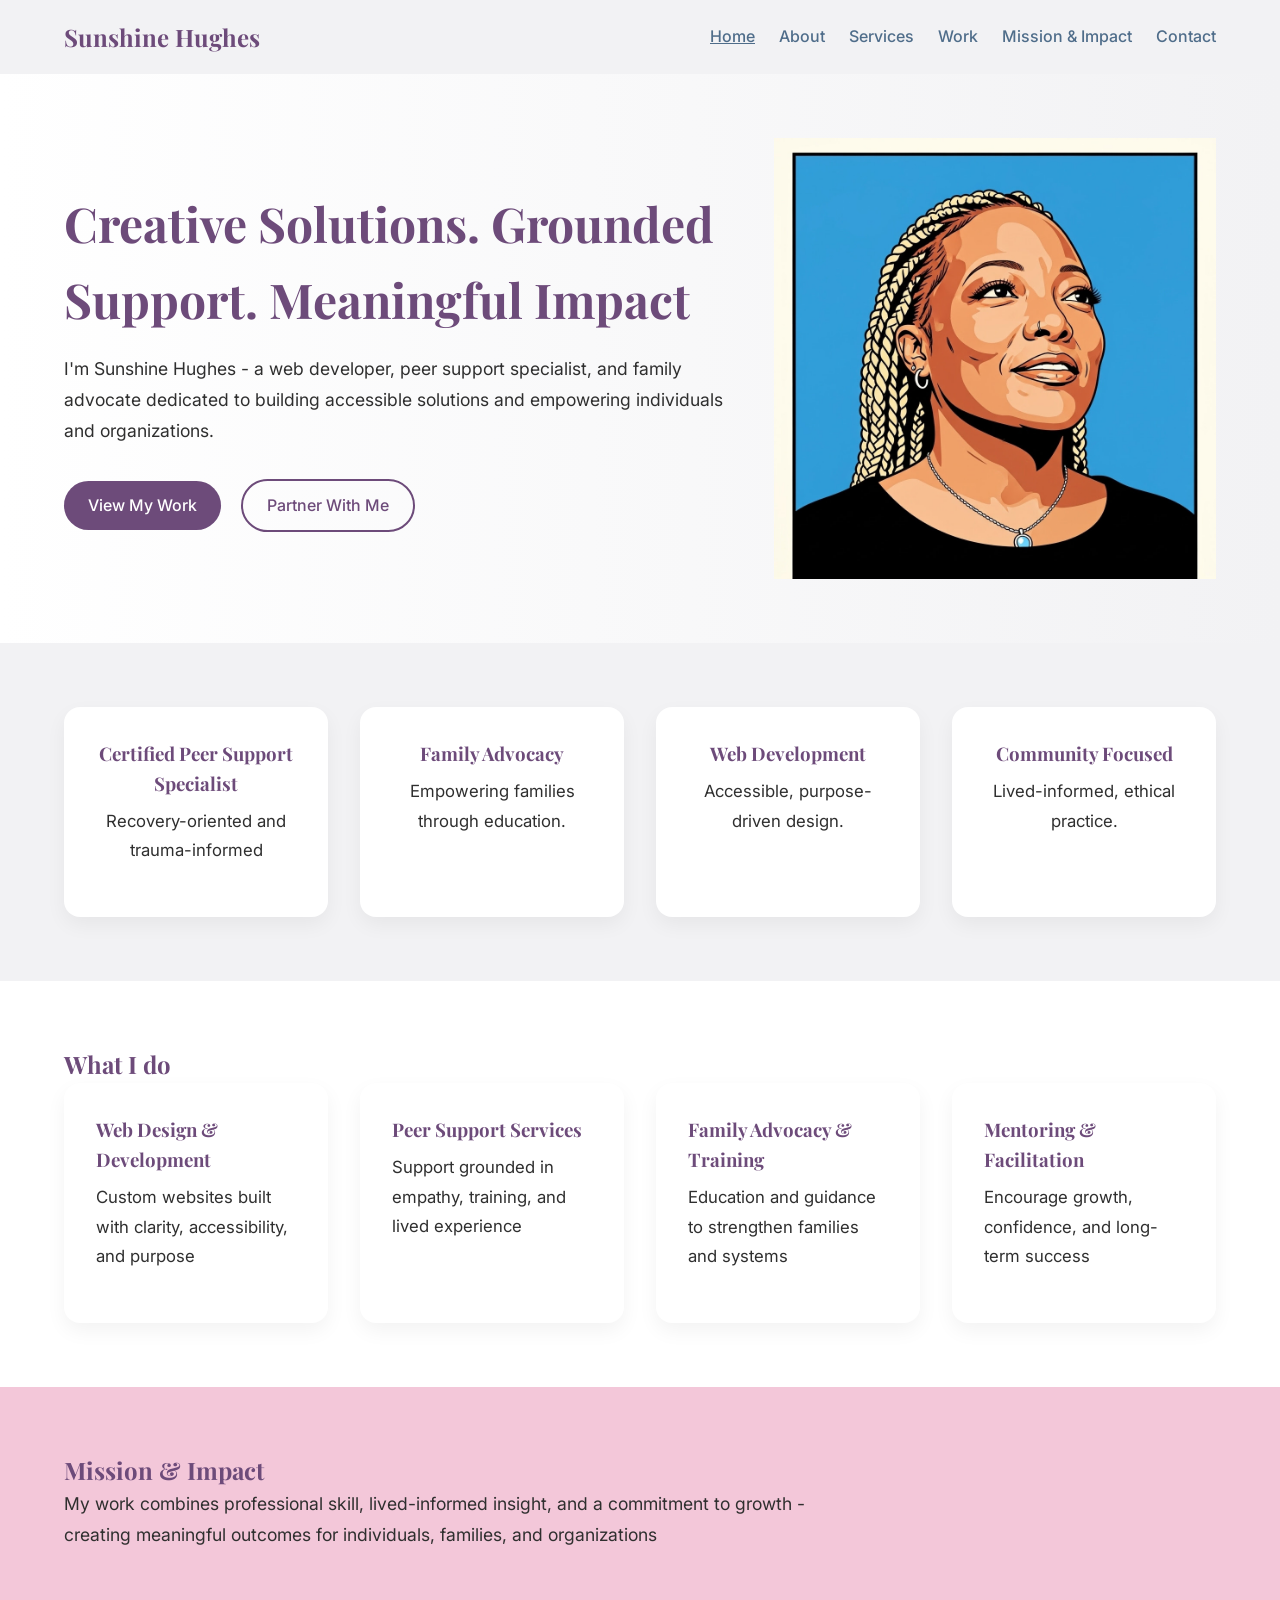
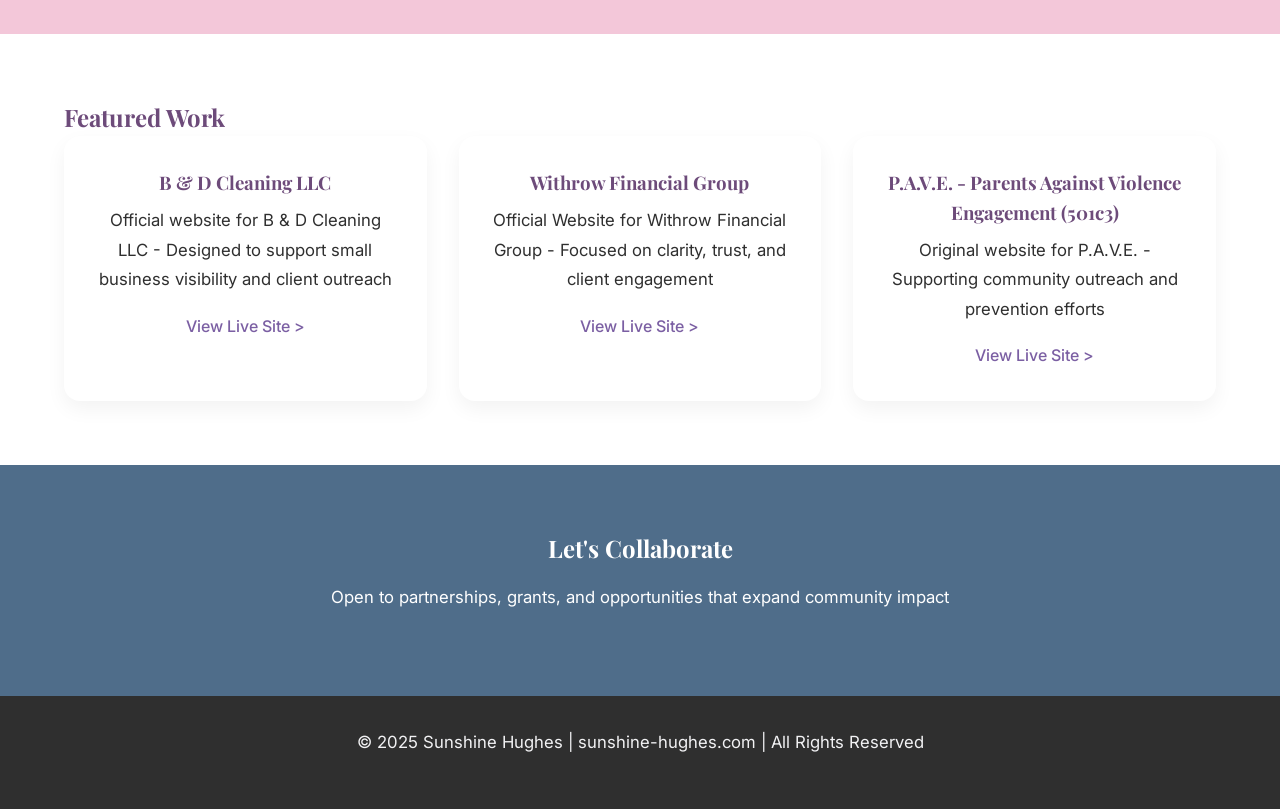
==== commit 2bebc355: "altering icons and tags" ====
--- a/index.html
+++ b/index.html
@@ -9,7 +9,13 @@
 	<meta name="author" content="Sunshine Hughes">
 	<meta name="keywords" content="Sunshine, Hughes, business, portfolio">
 	<link rel="stylesheet" href="style.css" media="screen">
-	<link rel="icon" type="favicon" href="favicon.ico">
+	<link rel="icon" type="favicon" href="/icons/favicon.ico">
+	<link rel="apple-touch-icon" sizes="180x180" href="/icons/apple-touch-icon.png">
+	<link rel="icon" type="image/png" sizes="32x32" href="/icons/favicon-32x32.png">
+	<link rel="icon" type="image/png" sizes="16x16" href="/icons/favicon-16x16.png">
+	<link rel="icon" type="image/png" sizes="192x192" href="/icons/android-chrome-192x192.png">
+		<link rel="icon" type="image/png" sizes="512x512" href="/android-chrome-512x512.png">
+	<link rel="manifest" href="/site.webmanifest">
 	<link rel="preconnect" href="https://fonts.googleapis.com">
 	<link rel="preconnect" href="https://fonts.gstatic.com" crossorigin>
 	<link rel="stylesheet" href="https://fonts.googleapis.com/css2?family=Playfair+Display:wght@500;600&family=Inter:wght@300;400;500&display=swap" >
@@ -36,8 +42,8 @@
 				<h1>Creative Solutions. Grounded Support. Meaningful Impact</h1>
 				<p>I'm Sunshine Hughes - a web developer, peer support specialist, and family advocate dedicated to building accessible solutions and empowering individuals and organizations.</p>
 				<div class="hero-buttons">
-					<a href="#" class="btn-primary">View My Work</a>
-					<a href="#" class="btn-secondary">Partner With Me</a>
+					<a href="work.html" class="btn-primary">View My Work</a>
+					<a href="contact.html" class="btn-secondary">Partner With Me</a>
 				</div>
 			</div>
 			<div>
--- a/style.css
+++ b/style.css
@@ -218,6 +218,18 @@
 	gap: 2rem;
 }
 
+.portfolio-grid a {
+text-decoration: none;
+font-weight: 500;
+color: var(--purple);
+align-self: flex-start;
+}
+
+
+.portfolio-grid a:hover {
+text-decoration: underline;
+}
+
 /* ================
 COLLABORATION INVITE 
 =================== */
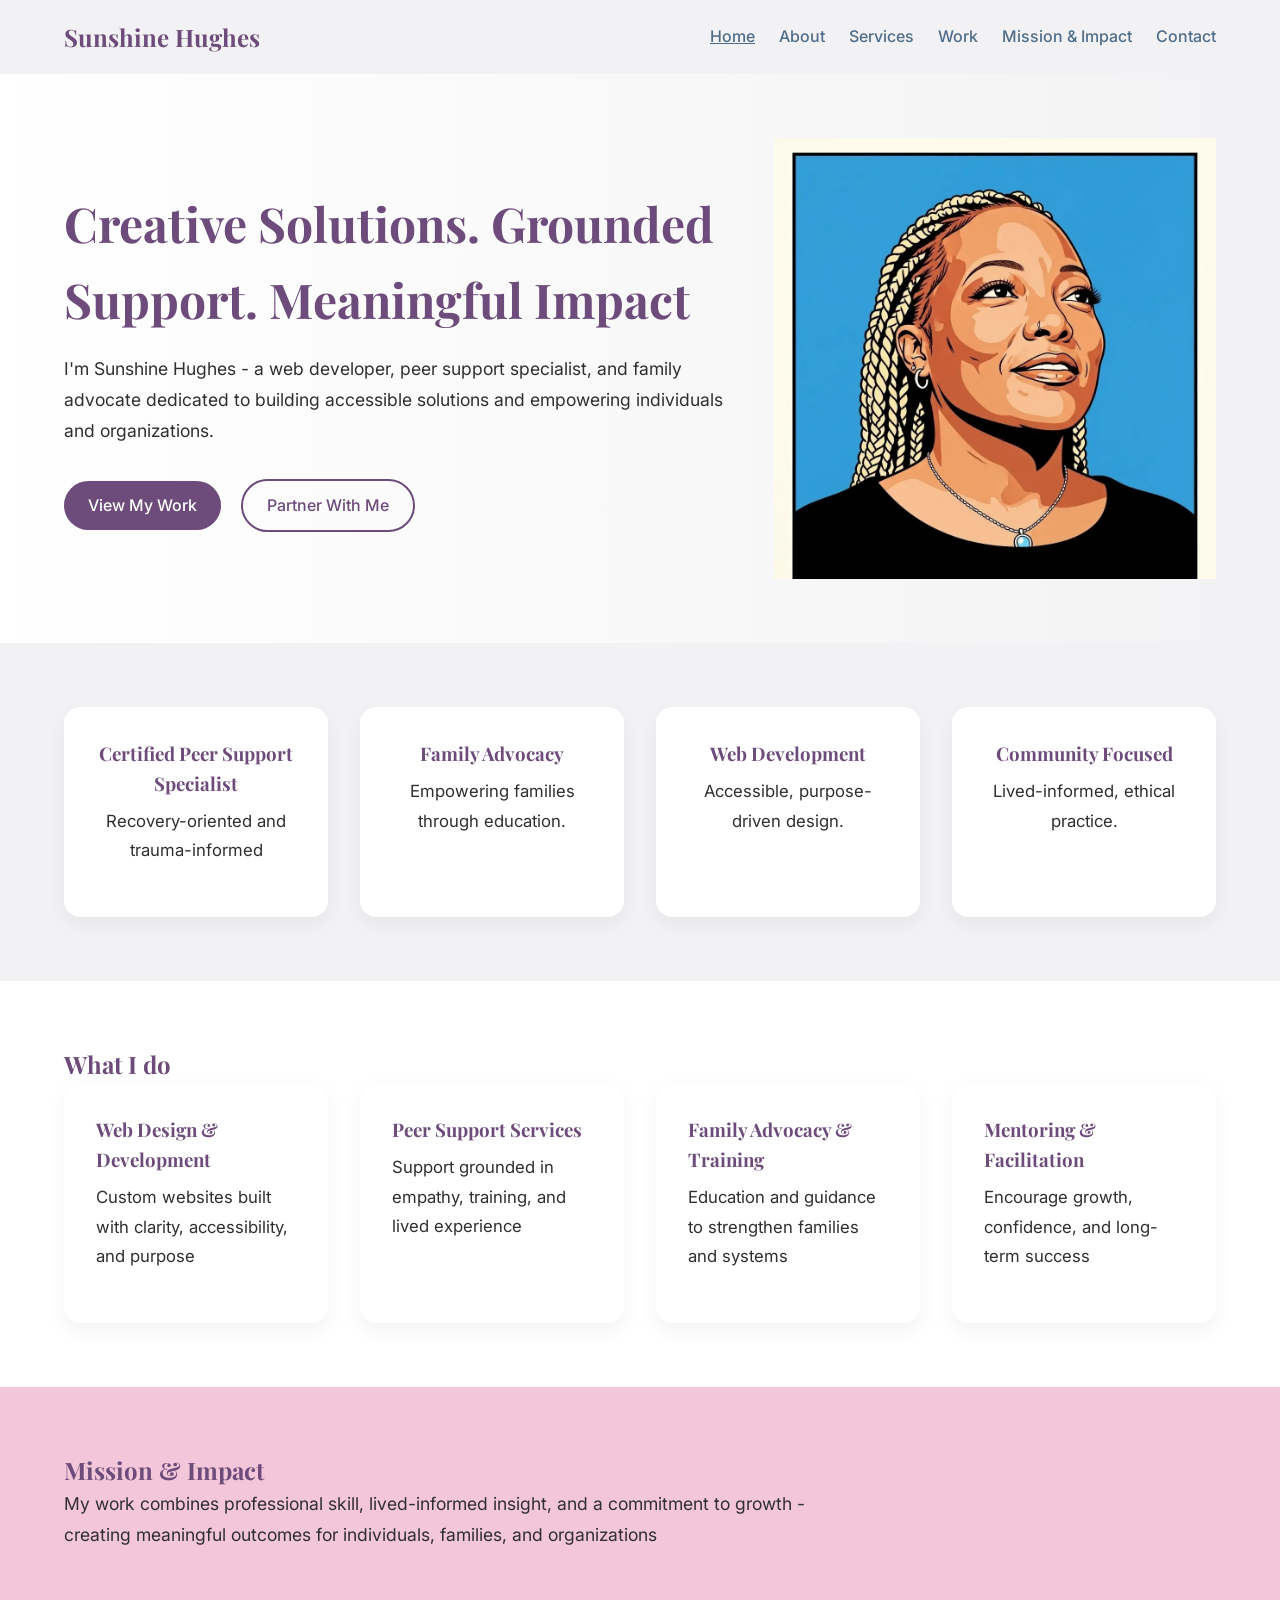
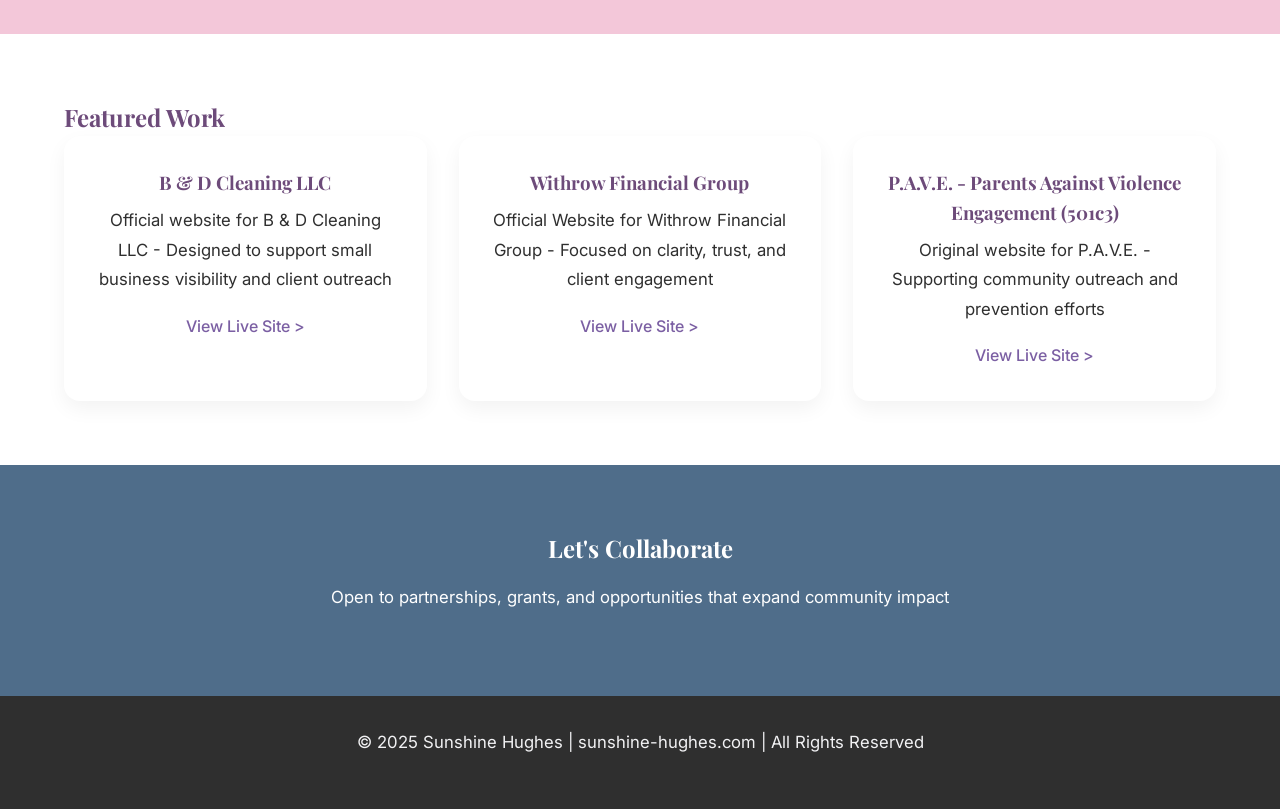
==== commit 07f2d077: "changing format of images" ====
--- a/index.html
+++ b/index.html
@@ -8,17 +8,13 @@
 	<meta name="description" content="Sunshine Hughes business page">
 	<meta name="author" content="Sunshine Hughes">
 	<meta name="keywords" content="Sunshine, Hughes, business, portfolio">
-	<link rel="stylesheet" href="style.css" media="screen">
-	<link rel="icon" type="favicon" href="/icons/favicon.ico">
+	<link rel="icon" href="/icons/favicon.ico">
 	<link rel="apple-touch-icon" sizes="180x180" href="/icons/apple-touch-icon.png">
-	<link rel="icon" type="image/png" sizes="32x32" href="/icons/favicon-32x32.png">
-	<link rel="icon" type="image/png" sizes="16x16" href="/icons/favicon-16x16.png">
-	<link rel="icon" type="image/png" sizes="192x192" href="/icons/android-chrome-192x192.png">
-		<link rel="icon" type="image/png" sizes="512x512" href="/android-chrome-512x512.png">
 	<link rel="manifest" href="/site.webmanifest">
 	<link rel="preconnect" href="https://fonts.googleapis.com">
 	<link rel="preconnect" href="https://fonts.gstatic.com" crossorigin>
-	<link rel="stylesheet" href="https://fonts.googleapis.com/css2?family=Playfair+Display:wght@500;600&family=Inter:wght@300;400;500&display=swap" >
+	<link rel="stylesheet" href="https://fonts.googleapis.com/css2?family=Playfair+Display:wght@500;600&family=Inter:wght@300;400;500&display=swap">
+	<link rel="stylesheet" href="style.css">
 </head>
 
 <body>
@@ -37,17 +33,21 @@
 	</header>
 
 	<section class="hero">
-		<div  class="container hero-content">
+		<div class="container hero-content">
 			<div>
 				<h1>Creative Solutions. Grounded Support. Meaningful Impact</h1>
-				<p>I'm Sunshine Hughes - a web developer, peer support specialist, and family advocate dedicated to building accessible solutions and empowering individuals and organizations.</p>
+				<p>I'm Sunshine Hughes - a web developer, peer support specialist, and family advocate dedicated to
+					building accessible solutions and empowering individuals and organizations.</p>
 				<div class="hero-buttons">
 					<a href="work.html" class="btn-primary">View My Work</a>
 					<a href="contact.html" class="btn-secondary">Partner With Me</a>
 				</div>
 			</div>
 			<div>
-				<img src="images/sketchedheadshot.jpg" alt="Sunshine Hughes">
+				<picture>
+				<source srcset="images/sketchedheadshot.webp" type="image/webp">
+				<img src="images/sketchedheadshot.png" alt="Sunshine Hughes">
+				</picture>
 			</div>
 		</div>
 	</section>
@@ -55,65 +55,93 @@
 
 	<section class="credibility">
 		<div class="container card-grid">
-			<div class="card"><h3>Certified Peer Support Specialist</h3><p>Recovery-oriented and trauma-informed</p></div>
-			<div class="card"><h3>Family Advocacy</h3><p>Empowering families through education.</p></div>
-			<div class="card"><h3>Web Development</h3><p>Accessible, purpose-driven design.</p></div>
-			<div class="card"><h3>Community Focused</h3><p>Lived-informed, ethical practice.</p></div>
+			<div class="card">
+				<h3>Certified Peer Support Specialist</h3>
+				<p>Recovery-oriented and trauma-informed</p>
+			</div>
+			<div class="card">
+				<h3>Family Advocacy</h3>
+				<p>Empowering families through education.</p>
+			</div>
+			<div class="card">
+				<h3>Web Development</h3>
+				<p>Accessible, purpose-driven design.</p>
+			</div>
+			<div class="card">
+				<h3>Community Focused</h3>
+				<p>Lived-informed, ethical practice.</p>
+			</div>
 		</div>
 	</section>
 
-		<section class="services">
-			<div class="container">
-				<h2>What I do</h2>
-				<div class="card-grid">
-					<div class="card"><h3>Web Design &amp; Development</h3><p>Custom websites built with clarity, accessibility, and purpose</p></div>
-					<div class="card"><h3>Peer Support Services</h3><p>Support grounded in empathy, training, and lived experience</p></div>
-					<div class="card"><h3>Family Advocacy &amp; Training</h3><p>Education and guidance to strengthen families and systems</p></div>
-					<div class="card"><h3>Mentoring &amp; Facilitation</h3><p>Encourage growth, confidence, and long-term success</p></div>
+	<section class="services">
+		<div class="container">
+			<h2>What I do</h2>
+			<div class="card-grid">
+				<div class="card">
+					<h3>Web Design &amp; Development</h3>
+					<p>Custom websites built with clarity, accessibility, and purpose</p>
+				</div>
+				<div class="card">
+					<h3>Peer Support Services</h3>
+					<p>Support grounded in empathy, training, and lived experience</p>
+				</div>
+				<div class="card">
+					<h3>Family Advocacy &amp; Training</h3>
+					<p>Education and guidance to strengthen families and systems</p>
+				</div>
+				<div class="card">
+					<h3>Mentoring &amp; Facilitation</h3>
+					<p>Encourage growth, confidence, and long-term success</p>
 				</div>
 			</div>
-		</section>
+		</div>
+	</section>
 
-		<section class="mission-preview">
-			<div class="container">
-				<h2>Mission &amp; Impact</h2>
-				<p>My work combines professional skill, lived-informed insight, and a commitment to growth - creating meaningful outcomes for individuals, families, and organizations</p>
-			</div>
-		</section>
+	<section class="mission-preview">
+		<div class="container">
+			<h2>Mission &amp; Impact</h2>
+			<p>My work combines professional skill, lived-informed insight, and a commitment to growth - creating
+				meaningful outcomes for individuals, families, and organizations</p>
+		</div>
+	</section>
 
-		<section>
-			<div class="container">
-				<h2>Featured Work</h2>
-				<div class="portfolio-grid">
-					<div class="card">
-						<h3>B &amp; D Cleaning LLC</h3>
-						<p>Official website for B &amp; D Cleaning LLC - Designed to support small business visibility and client outreach</p>
-						<a href="https://bdcleaningllc502.com" target="_blank">View Live Site &gt;</a>
-					</div>
-					<div class="card">
-						<h3>Withrow Financial Group</h3>
-						<p>Official Website for Withrow Financial Group - Focused on clarity, trust, and client engagement</p>
-						<a href="https://withrowfinancialgroup.info" target="_blank">View Live Site &gt;</a>
-					</div>
-					<div class="card">
-						<h3>P.A.V.E. - Parents Against Violence Engagement (501c3)</h3>
-						<p>Original website for P.A.V.E. - Supporting community outreach and prevention efforts</p>
-						<a href="https://pave502.netlify.app" target="_blank">View Live Site &gt;</a>
-					</div>
+	<section>
+		<div class="container">
+			<h2>Featured Work</h2>
+			<div class="portfolio-grid">
+				<div class="card">
+					<h3>B &amp; D Cleaning LLC</h3>
+					<p>Official website for B &amp; D Cleaning LLC - Designed to support small business visibility and
+						client outreach</p>
+					<a href="https://bdcleaningllc502.com" target="_blank">View Live Site &gt;</a>
+				</div>
+				<div class="card">
+					<h3>Withrow Financial Group</h3>
+					<p>Official Website for Withrow Financial Group - Focused on clarity, trust, and client engagement
+					</p>
+					<a href="https://withrowfinancialgroup.info" target="_blank">View Live Site &gt;</a>
+				</div>
+				<div class="card">
+					<h3>P.A.V.E. - Parents Against Violence Engagement (501c3)</h3>
+					<p>Original website for P.A.V.E. - Supporting community outreach and prevention efforts</p>
+					<a href="https://pave502.netlify.app" target="_blank">View Live Site &gt;</a>
 				</div>
 			</div>
-		</section>
+		</div>
+	</section>
 
-		<section class="collaboration">
-			<div class="container">
-				<h2>Let's Collaborate</h2>
-				<p>Open to partnerships, grants, and opportunities that expand community impact</p>
-			</div>
-		</section>
+	<section class="collaboration">
+		<div class="container">
+			<h2>Let's Collaborate</h2>
+			<p>Open to partnerships, grants, and opportunities that expand community impact</p>
+		</div>
+	</section>
 
-		<footer>
-			<p>&copy; 2025 Sunshine Hughes | sunshine-hughes.com | All Rights Reserved</p>
-		</footer>
+	<footer>
+		<p>&copy; 2025 Sunshine Hughes | sunshine-hughes.com | All Rights Reserved</p>
+	</footer>
 
 </body>
+
 </html>
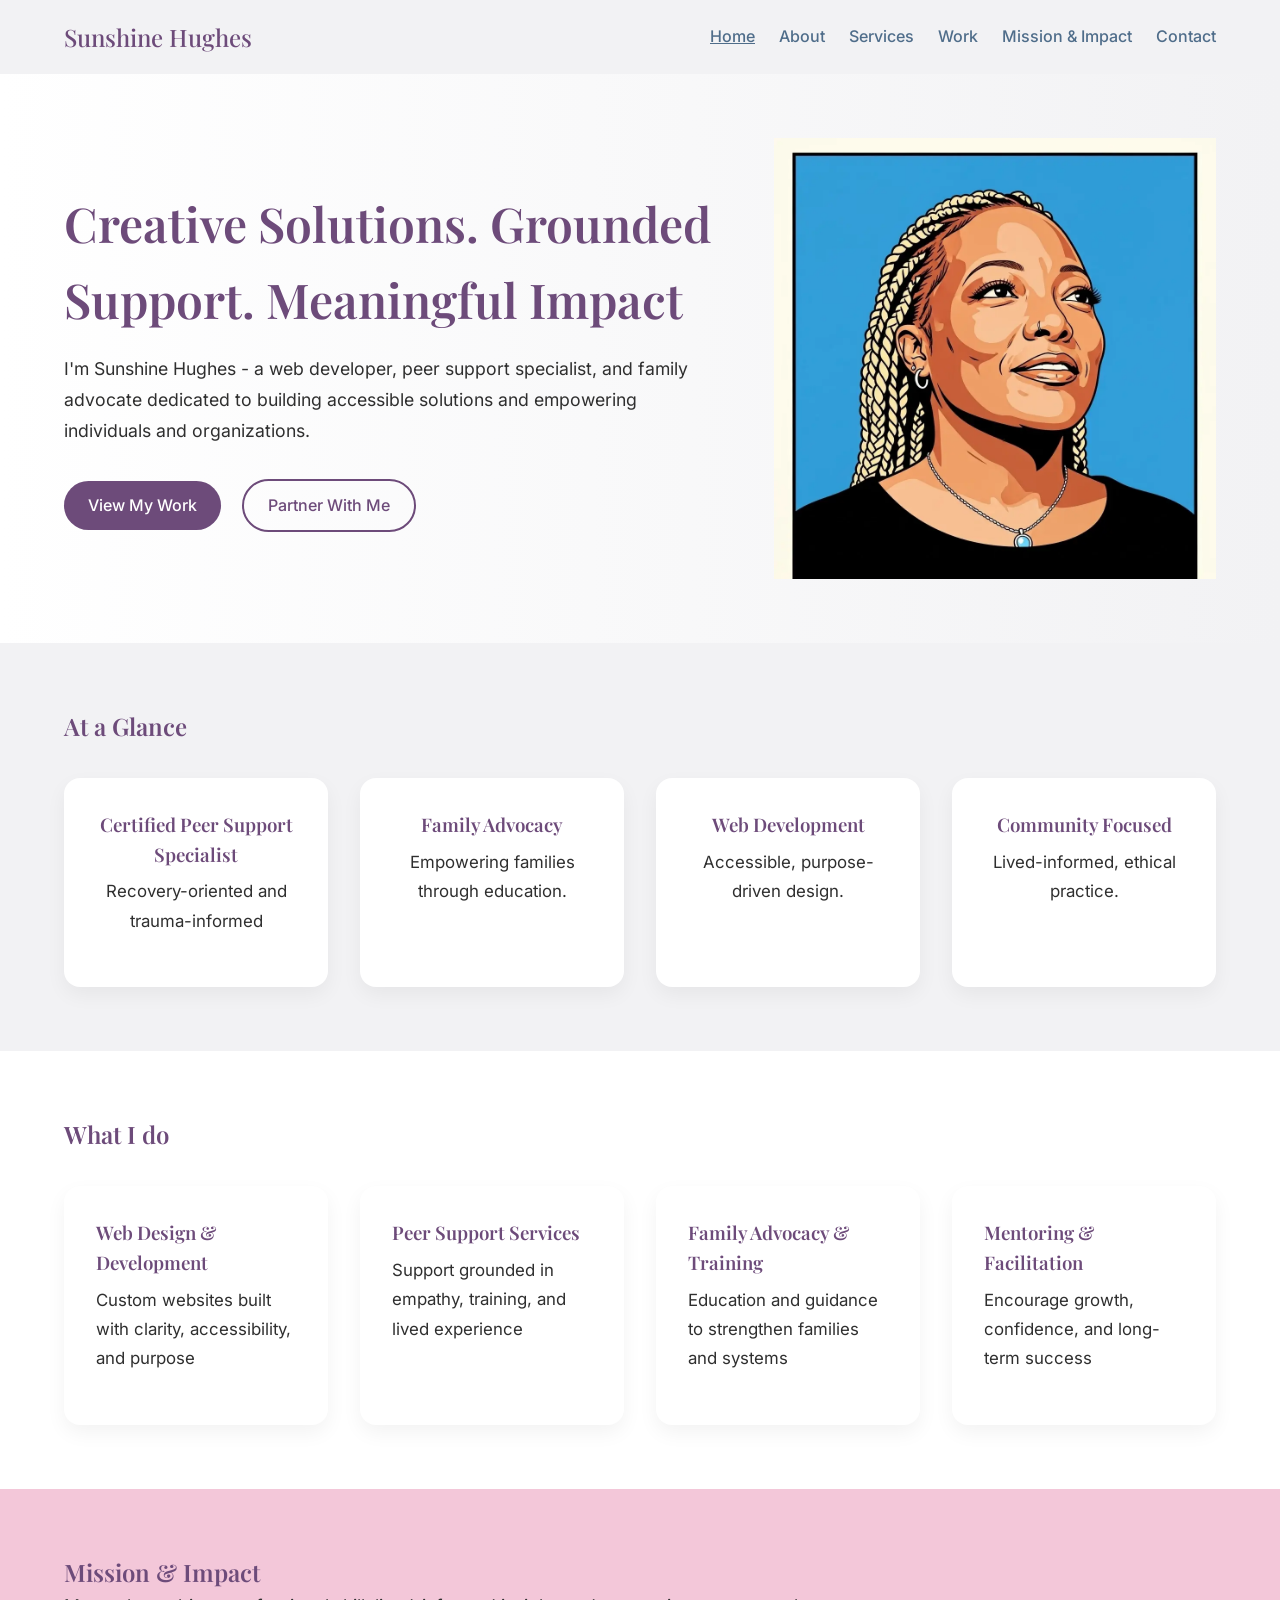
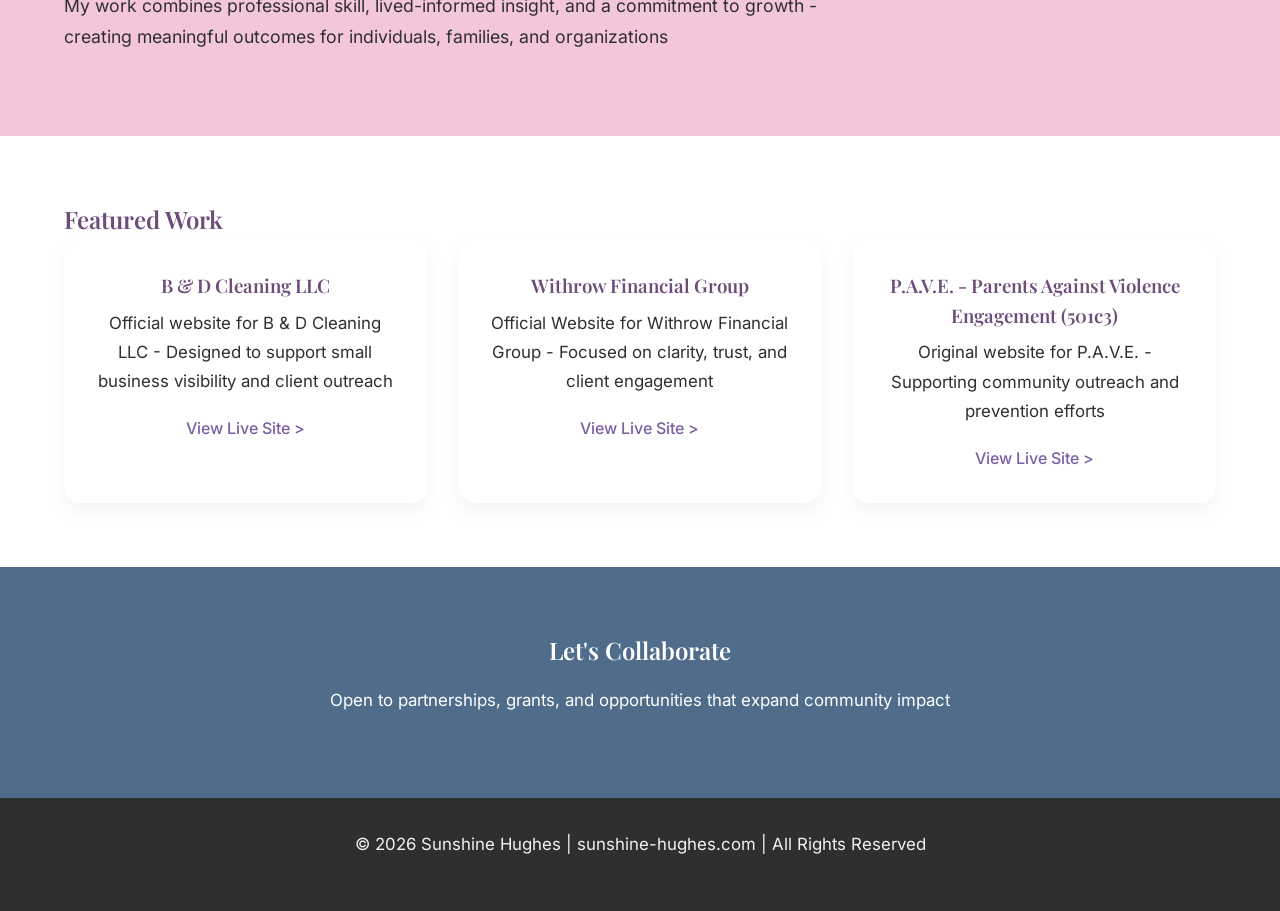
==== commit adc39139: "Review pass: fix broken links and assets, add landmarks, add my other sites The first pass over this" ====
--- a/index.html
+++ b/index.html
@@ -5,32 +5,44 @@
 	<meta charset="UTF-8">
 	<title>Home | Sunshine Hughes</title>
 	<meta name="viewport" content="width=device-width, initial-scale=1.0">
-	<meta name="description" content="Sunshine Hughes business page">
+	<meta name="description" content="Sunshine Hughes — web developer, certified peer support specialist, and family advocate. Accessible websites and grounded support for individuals, families, and organizations.">
 	<meta name="author" content="Sunshine Hughes">
 	<meta name="keywords" content="Sunshine, Hughes, business, portfolio">
 	<link rel="icon" href="/icons/favicon.ico">
 	<link rel="apple-touch-icon" sizes="180x180" href="/icons/apple-touch-icon.png">
 	<link rel="manifest" href="/site.webmanifest">
-	<link rel="preconnect" href="https://fonts.googleapis.com">
-	<link rel="preconnect" href="https://fonts.gstatic.com" crossorigin>
-	<link rel="stylesheet" href="https://fonts.googleapis.com/css2?family=Playfair+Display:wght@500;600&family=Inter:wght@300;400;500&display=swap">
+	<link rel="canonical" href="https://sunshine-hughes.com/">
+	<meta property="og:type" content="website">
+	<meta property="og:site_name" content="Sunshine Hughes">
+	<meta property="og:title" content="Home | Sunshine Hughes">
+	<meta property="og:description" content="Sunshine Hughes — web developer, certified peer support specialist, and family advocate. Accessible websites and grounded support for individuals, families, and organizations.">
+	<meta property="og:url" content="https://sunshine-hughes.com/">
+	<meta property="og:image" content="https://sunshine-hughes.com/icons/android-chrome-512x512.png">
+	<meta name="twitter:card" content="summary">
+	<link rel="stylesheet" href="fonts.css">
 	<link rel="stylesheet" href="style.css">
 </head>
 
 <body>
+
+	<a class="skip-link" href="#main">Skip to main content</a>
 	<header class="main-nav">
 		<div class="container nav">
-			<h2>Sunshine Hughes</h2>
-			<ul>
-				<li><a href="index.html" class="active">Home</a></li>
-				<li><a href="about.html">About</a></li>
-				<li><a href="services.html">Services</a></li>
-				<li><a href="work.html">Work</a></li>
-				<li><a href="mission.html">Mission &amp; Impact</a></li>
-				<li><a href="contact.html">Contact</a></li>
-			</ul>
+			<a class="site-title" href="index.html">Sunshine Hughes</a>
+			<nav aria-label="Main">
+				<ul>
+					<li><a href="index.html" class="active">Home</a></li>
+					<li><a href="about.html">About</a></li>
+					<li><a href="services.html">Services</a></li>
+					<li><a href="work.html">Work</a></li>
+					<li><a href="mission.html">Mission &amp; Impact</a></li>
+					<li><a href="contact.html">Contact</a></li>
+				</ul>
+			</nav>
 		</div>
 	</header>
+
+	<main id="main">
 
 	<section class="hero">
 		<div class="container hero-content">
@@ -54,22 +66,25 @@
 
 
 	<section class="credibility">
-		<div class="container card-grid">
-			<div class="card">
-				<h3>Certified Peer Support Specialist</h3>
-				<p>Recovery-oriented and trauma-informed</p>
-			</div>
-			<div class="card">
-				<h3>Family Advocacy</h3>
-				<p>Empowering families through education.</p>
-			</div>
-			<div class="card">
-				<h3>Web Development</h3>
-				<p>Accessible, purpose-driven design.</p>
-			</div>
-			<div class="card">
-				<h3>Community Focused</h3>
-				<p>Lived-informed, ethical practice.</p>
+		<div class="container">
+			<h2>At a Glance</h2>
+			<div class="card-grid">
+				<div class="card">
+					<h3>Certified Peer Support Specialist</h3>
+					<p>Recovery-oriented and trauma-informed</p>
+				</div>
+				<div class="card">
+					<h3>Family Advocacy</h3>
+					<p>Empowering families through education.</p>
+				</div>
+				<div class="card">
+					<h3>Web Development</h3>
+					<p>Accessible, purpose-driven design.</p>
+				</div>
+				<div class="card">
+					<h3>Community Focused</h3>
+					<p>Lived-informed, ethical practice.</p>
+				</div>
 			</div>
 		</div>
 	</section>
@@ -114,18 +129,18 @@
 					<h3>B &amp; D Cleaning LLC</h3>
 					<p>Official website for B &amp; D Cleaning LLC - Designed to support small business visibility and
 						client outreach</p>
-					<a href="https://bdcleaningllc502.com" target="_blank">View Live Site &gt;</a>
+					<a href="https://bdcleaningllc502.com" target="_blank" rel="noopener noreferrer">View Live Site &gt;</a>
 				</div>
 				<div class="card">
 					<h3>Withrow Financial Group</h3>
 					<p>Official Website for Withrow Financial Group - Focused on clarity, trust, and client engagement
 					</p>
-					<a href="https://withrowfinancialgroup.info" target="_blank">View Live Site &gt;</a>
+					<a href="https://withrowfinancialgroup.info" target="_blank" rel="noopener noreferrer">View Live Site &gt;</a>
 				</div>
 				<div class="card">
 					<h3>P.A.V.E. - Parents Against Violence Engagement (501c3)</h3>
 					<p>Original website for P.A.V.E. - Supporting community outreach and prevention efforts</p>
-					<a href="https://pave502.netlify.app" target="_blank">View Live Site &gt;</a>
+					<a href="https://pave502.netlify.app" target="_blank" rel="noopener noreferrer">View Live Site &gt;</a>
 				</div>
 			</div>
 		</div>
@@ -138,10 +153,13 @@
 		</div>
 	</section>
 
+	</main>
+
 	<footer>
-		<p>&copy; 2025 Sunshine Hughes | sunshine-hughes.com | All Rights Reserved</p>
+		<p>&copy; 2026 Sunshine Hughes | sunshine-hughes.com | All Rights Reserved</p>
 	</footer>
 
+<!-- Cloudflare Web Analytics --><script type='module' src='https://static.cloudflareinsights.com/beacon.min.js' data-cf-beacon='{"token": "c4fe48504b8a44fd85e628ca868a82c8"}'></script><!-- End Cloudflare Web Analytics -->
 </body>
 
 </html>
--- a/fonts.css
+++ b/fonts.css
@@ -0,0 +1,93 @@
+/* Self-hosted Latin subsets of Playfair Display and Inter.
+   Generated from Google Fonts; no request leaves the visitor's browser
+   for a third party. Regenerate with scratchpad/fetch-fonts.py. */
+
+@font-face {
+  font-family: 'Playfair Display';
+  font-style: normal;
+  font-weight: 500;
+  font-display: swap;
+  src: url(fonts/PlayfairDisplay-latin-ext.woff2) format('woff2');
+  unicode-range: U+0100-02BA, U+02BD-02C5, U+02C7-02CC, U+02CE-02D7, U+02DD-02FF, U+0304, U+0308, U+0329, U+1D00-1DBF, U+1E00-1E9F, U+1EF2-1EFF, U+2020, U+20A0-20AB, U+20AD-20C0, U+2113, U+2C60-2C7F, U+A720-A7FF;
+}
+
+@font-face {
+  font-family: 'Playfair Display';
+  font-style: normal;
+  font-weight: 500;
+  font-display: swap;
+  src: url(fonts/PlayfairDisplay-latin.woff2) format('woff2');
+  unicode-range: U+0000-00FF, U+0131, U+0152-0153, U+02BB-02BC, U+02C6, U+02DA, U+02DC, U+0304, U+0308, U+0329, U+2000-206F, U+20AC, U+2122, U+2191, U+2193, U+2212, U+2215, U+FEFF, U+FFFD;
+}
+
+@font-face {
+  font-family: 'Playfair Display';
+  font-style: normal;
+  font-weight: 600;
+  font-display: swap;
+  src: url(fonts/PlayfairDisplay-latin-ext.woff2) format('woff2');
+  unicode-range: U+0100-02BA, U+02BD-02C5, U+02C7-02CC, U+02CE-02D7, U+02DD-02FF, U+0304, U+0308, U+0329, U+1D00-1DBF, U+1E00-1E9F, U+1EF2-1EFF, U+2020, U+20A0-20AB, U+20AD-20C0, U+2113, U+2C60-2C7F, U+A720-A7FF;
+}
+
+@font-face {
+  font-family: 'Playfair Display';
+  font-style: normal;
+  font-weight: 600;
+  font-display: swap;
+  src: url(fonts/PlayfairDisplay-latin.woff2) format('woff2');
+  unicode-range: U+0000-00FF, U+0131, U+0152-0153, U+02BB-02BC, U+02C6, U+02DA, U+02DC, U+0304, U+0308, U+0329, U+2000-206F, U+20AC, U+2122, U+2191, U+2193, U+2212, U+2215, U+FEFF, U+FFFD;
+}
+
+@font-face {
+  font-family: 'Inter';
+  font-style: normal;
+  font-weight: 300;
+  font-display: swap;
+  src: url(fonts/Inter-latin-ext.woff2) format('woff2');
+  unicode-range: U+0100-02BA, U+02BD-02C5, U+02C7-02CC, U+02CE-02D7, U+02DD-02FF, U+0304, U+0308, U+0329, U+1D00-1DBF, U+1E00-1E9F, U+1EF2-1EFF, U+2020, U+20A0-20AB, U+20AD-20C0, U+2113, U+2C60-2C7F, U+A720-A7FF;
+}
+
+@font-face {
+  font-family: 'Inter';
+  font-style: normal;
+  font-weight: 300;
+  font-display: swap;
+  src: url(fonts/Inter-latin.woff2) format('woff2');
+  unicode-range: U+0000-00FF, U+0131, U+0152-0153, U+02BB-02BC, U+02C6, U+02DA, U+02DC, U+0304, U+0308, U+0329, U+2000-206F, U+20AC, U+2122, U+2191, U+2193, U+2212, U+2215, U+FEFF, U+FFFD;
+}
+
+@font-face {
+  font-family: 'Inter';
+  font-style: normal;
+  font-weight: 400;
+  font-display: swap;
+  src: url(fonts/Inter-latin-ext.woff2) format('woff2');
+  unicode-range: U+0100-02BA, U+02BD-02C5, U+02C7-02CC, U+02CE-02D7, U+02DD-02FF, U+0304, U+0308, U+0329, U+1D00-1DBF, U+1E00-1E9F, U+1EF2-1EFF, U+2020, U+20A0-20AB, U+20AD-20C0, U+2113, U+2C60-2C7F, U+A720-A7FF;
+}
+
+@font-face {
+  font-family: 'Inter';
+  font-style: normal;
+  font-weight: 400;
+  font-display: swap;
+  src: url(fonts/Inter-latin.woff2) format('woff2');
+  unicode-range: U+0000-00FF, U+0131, U+0152-0153, U+02BB-02BC, U+02C6, U+02DA, U+02DC, U+0304, U+0308, U+0329, U+2000-206F, U+20AC, U+2122, U+2191, U+2193, U+2212, U+2215, U+FEFF, U+FFFD;
+}
+
+@font-face {
+  font-family: 'Inter';
+  font-style: normal;
+  font-weight: 500;
+  font-display: swap;
+  src: url(fonts/Inter-latin-ext.woff2) format('woff2');
+  unicode-range: U+0100-02BA, U+02BD-02C5, U+02C7-02CC, U+02CE-02D7, U+02DD-02FF, U+0304, U+0308, U+0329, U+1D00-1DBF, U+1E00-1E9F, U+1EF2-1EFF, U+2020, U+20A0-20AB, U+20AD-20C0, U+2113, U+2C60-2C7F, U+A720-A7FF;
+}
+
+@font-face {
+  font-family: 'Inter';
+  font-style: normal;
+  font-weight: 500;
+  font-display: swap;
+  src: url(fonts/Inter-latin.woff2) format('woff2');
+  unicode-range: U+0000-00FF, U+0131, U+0152-0153, U+02BB-02BC, U+02C6, U+02DA, U+02DC, U+0304, U+0308, U+0329, U+2000-206F, U+20AC, U+2122, U+2191, U+2193, U+2212, U+2215, U+FEFF, U+FFFD;
+}
--- a/style.css
+++ b/style.css
@@ -19,7 +19,6 @@
 	--purple: #7b5fa3;
 	--blue: #4a6fa5;
 	--silver: #e6e6e6;
-	--charcoal: #2f2f2f;
 	--cream: #faf7f3;
 	--deep-plum: #5a3c6e;
 	--soft-cream: #f7f7f7;
@@ -54,6 +53,36 @@
 	display: block;
 }
 
+/* Keyboard users need to see where they are. :focus-visible keeps the ring
+   off mouse clicks, so this costs the pointer experience nothing. */
+a:focus-visible,
+button:focus-visible,
+input:focus-visible,
+textarea:focus-visible,
+[tabindex]:focus-visible {
+	outline: 3px solid var(--deep-plum);
+	outline-offset: 3px;
+	border-radius: 2px;
+}
+
+/* Sits off-screen until tabbed to, so keyboard and screen-reader users can
+   jump the nav instead of walking it on every page. */
+.skip-link {
+	position: absolute;
+	left: -9999px;
+	top: 0;
+	z-index: 100;
+	padding: 0.75rem 1.25rem;
+	background: var(--deep-plum);
+	color: var(--white);
+	font-weight: 500;
+	border-radius: 0 0 8px 0;
+}
+
+.skip-link:focus {
+	left: 0;
+}
+
 /* ================
 GLOBAL LAYOUT
 ================ */
@@ -94,10 +123,15 @@
 	height: auto;
 }
 
-.main-nav .nav h2 {
+/* The site name used to be an <h2>, which put a heading above the page's
+   <h1> on every page. It is a link now; these rules keep its old look. */
+.main-nav .nav .site-title {
 	margin: 0;
 	line-height: 1;
 	font-size: 1.5rem;
+	font-family: 'Playfair Display', serif;
+	color: var(--soft-plum);
+	font-weight: 500;
 }
 
 .main-nav .nav ul {
@@ -168,6 +202,14 @@
 
 .credibility {
 	background: var(--soft-silver);
+}
+
+/* The reset at the top zeroes every heading margin, so these section
+   headings were sitting flush against the grids underneath them. */
+.credibility h2,
+.services h2,
+.ventures h2 {
+	margin-bottom: 2rem;
 }
 
 .card-grid {
@@ -509,7 +551,7 @@
 }
 
 
-.personal-note h3 {
+.personal-note h2 {
 font-family: 'Playfair Display', serif;
 margin-bottom: 1rem;
 }
@@ -519,6 +561,28 @@
 margin-top: 1rem;
 max-width: 700px;
 opacity: 0.9;
+}
+
+
+/* The personal sites sit in a normal card grid below the gradient panel,
+   so they read as siblings of the professional work above them. */
+.personal-note + .work-grid {
+	margin-top: 2rem;
+}
+
+
+/* ===================
+VENTURES
+=================== */
+
+.ventures {
+	background: var(--soft-silver);
+}
+
+.ventures .section-lead {
+	max-width: 700px;
+	margin-bottom: 2.5rem;
+	opacity: 0.9;
 }
 
 
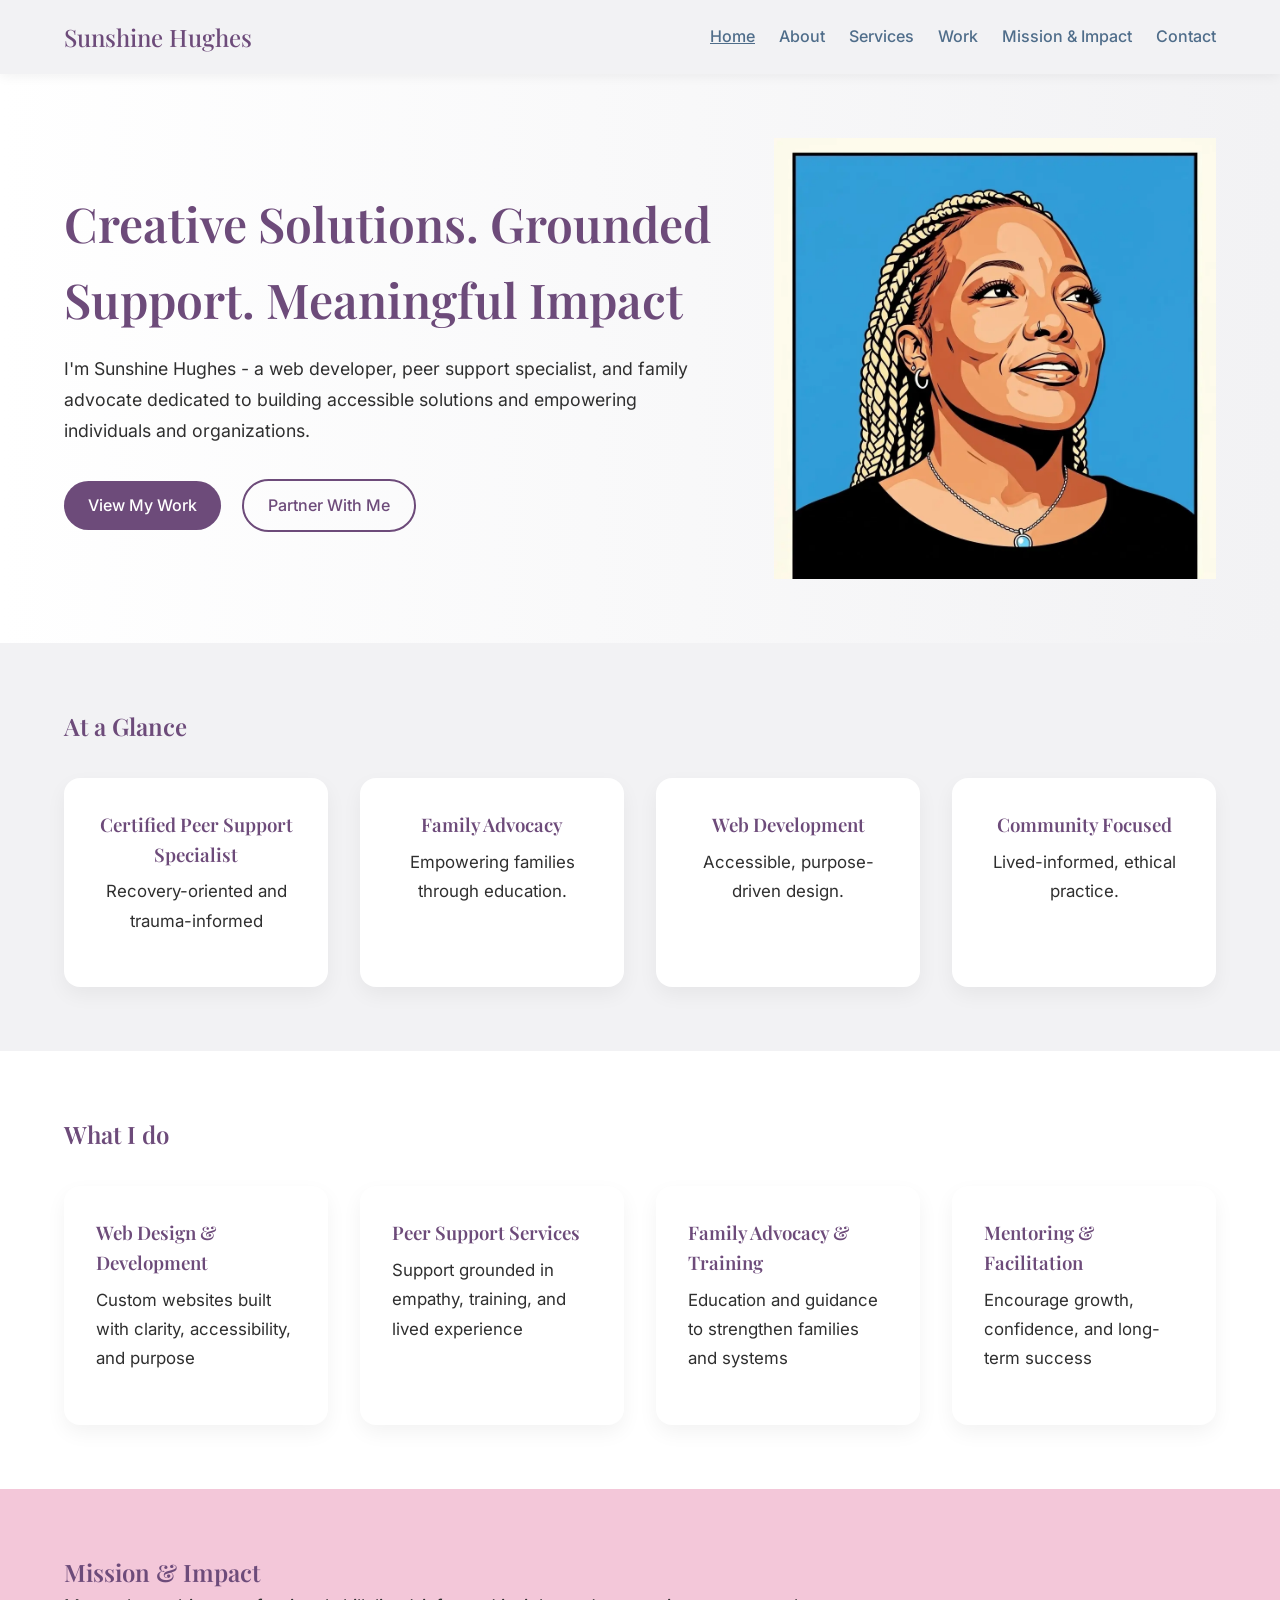
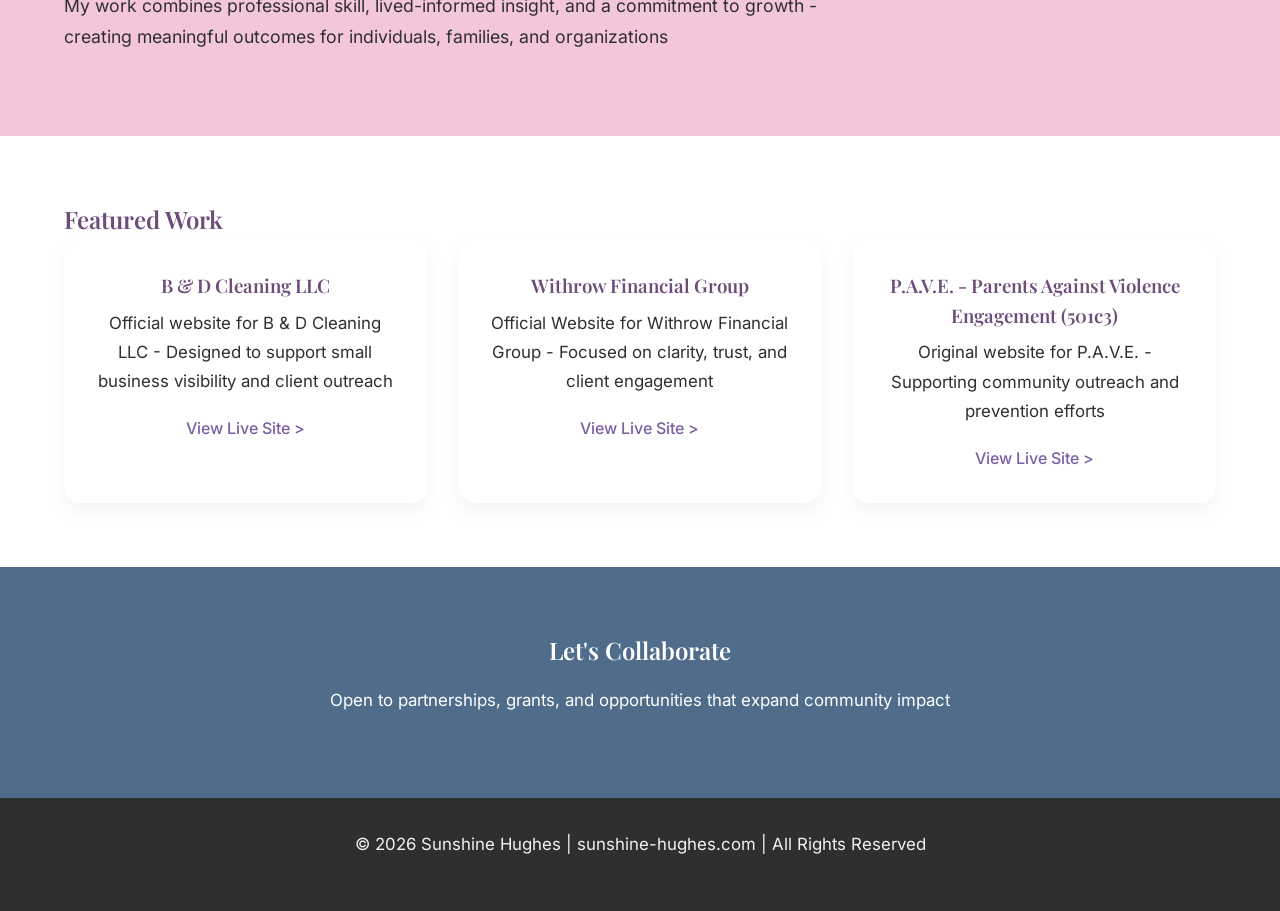
==== commit 1f4580c8: "Version the stylesheets and make the nav follow the reader Sunny saw the skip link rendered as plain" ====
--- a/index.html
+++ b/index.html
@@ -19,8 +19,8 @@
 	<meta property="og:url" content="https://sunshine-hughes.com/">
 	<meta property="og:image" content="https://sunshine-hughes.com/icons/android-chrome-512x512.png">
 	<meta name="twitter:card" content="summary">
-	<link rel="stylesheet" href="fonts.css">
-	<link rel="stylesheet" href="style.css">
+	<link rel="stylesheet" href="fonts.css?v=2026-08-07">
+	<link rel="stylesheet" href="style.css?v=2026-08-07">
 </head>
 
 <body>
--- a/style.css
+++ b/style.css
@@ -68,7 +68,10 @@
 /* Sits off-screen until tabbed to, so keyboard and screen-reader users can
    jump the nav instead of walking it on every page. */
 .skip-link {
-	position: absolute;
+	/* Fixed rather than absolute: with a sticky header the link has to be
+	   reachable from wherever the reader already is, not only at the top
+	   of the document. */
+	position: fixed;
 	left: -9999px;
 	top: 0;
 	z-index: 100;
@@ -111,8 +114,22 @@
 MAIN NAVIGATION 
 =================== */
 
+/* The nav follows the reader down the page. It needs its own opaque
+   background because content now scrolls underneath it. */
 .main-nav {
 	padding: 1.5rem 0;
+	position: sticky;
+	top: 0;
+	z-index: 50;
+	background: var(--soft-silver);
+	/* A soft edge so the bar reads as a layer above the page it covers. */
+	box-shadow: 0 2px 12px rgba(0, 0, 0, 0.06);
+}
+
+/* In-page jumps (the skip link, any #anchor) would otherwise land with
+   their target hidden behind the sticky bar. */
+html {
+	scroll-padding-top: 7rem;
 }
 
 .main-nav .nav {
@@ -996,20 +1013,30 @@
 	
 /* Responsive columns */
 @media screen and (max-width: 768px) {
+	/* The bar is sticky, so on a phone it has to stay shallow — the links
+	   wrap to two rows and every extra pixel here is content lost. */
+	.main-nav {
+		padding: 0.6rem 0;
+	}
+
 	.main-nav .nav {
 		flex-direction: column;
 		align-items: center;
-		gap: 1rem;
+		gap: 0.5rem;
 	}
 
 	.main-nav .nav ul {
 		flex-wrap:  wrap;
 		justify-content: center;
-		gap: 1rem;
-	}
-
-	.main-nav .nav h2 {
-		font-size: 1.3rem
+		gap: 0.5rem 1rem;
+	}
+
+	.main-nav .nav .site-title {
+		font-size: 1.3rem;
+	}
+
+	html {
+		scroll-padding-top: 9rem;
 	}
 
 
